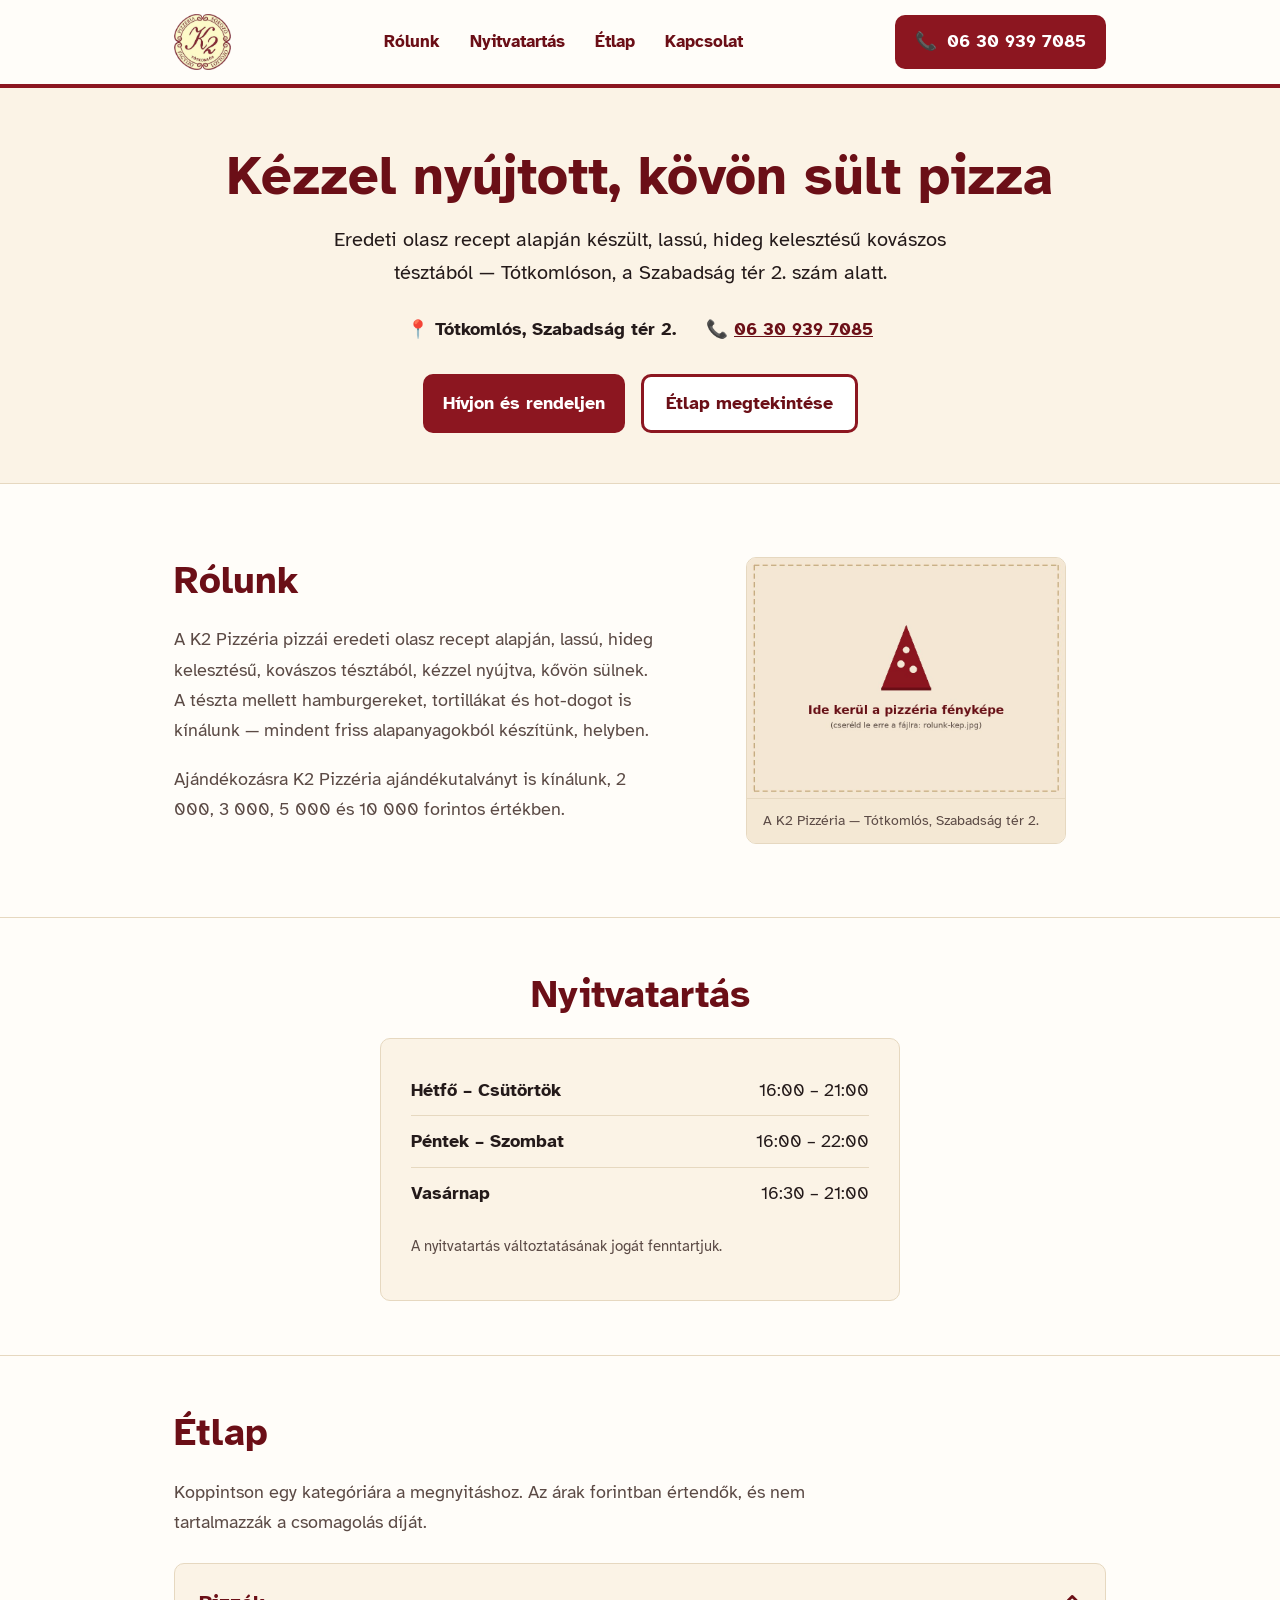
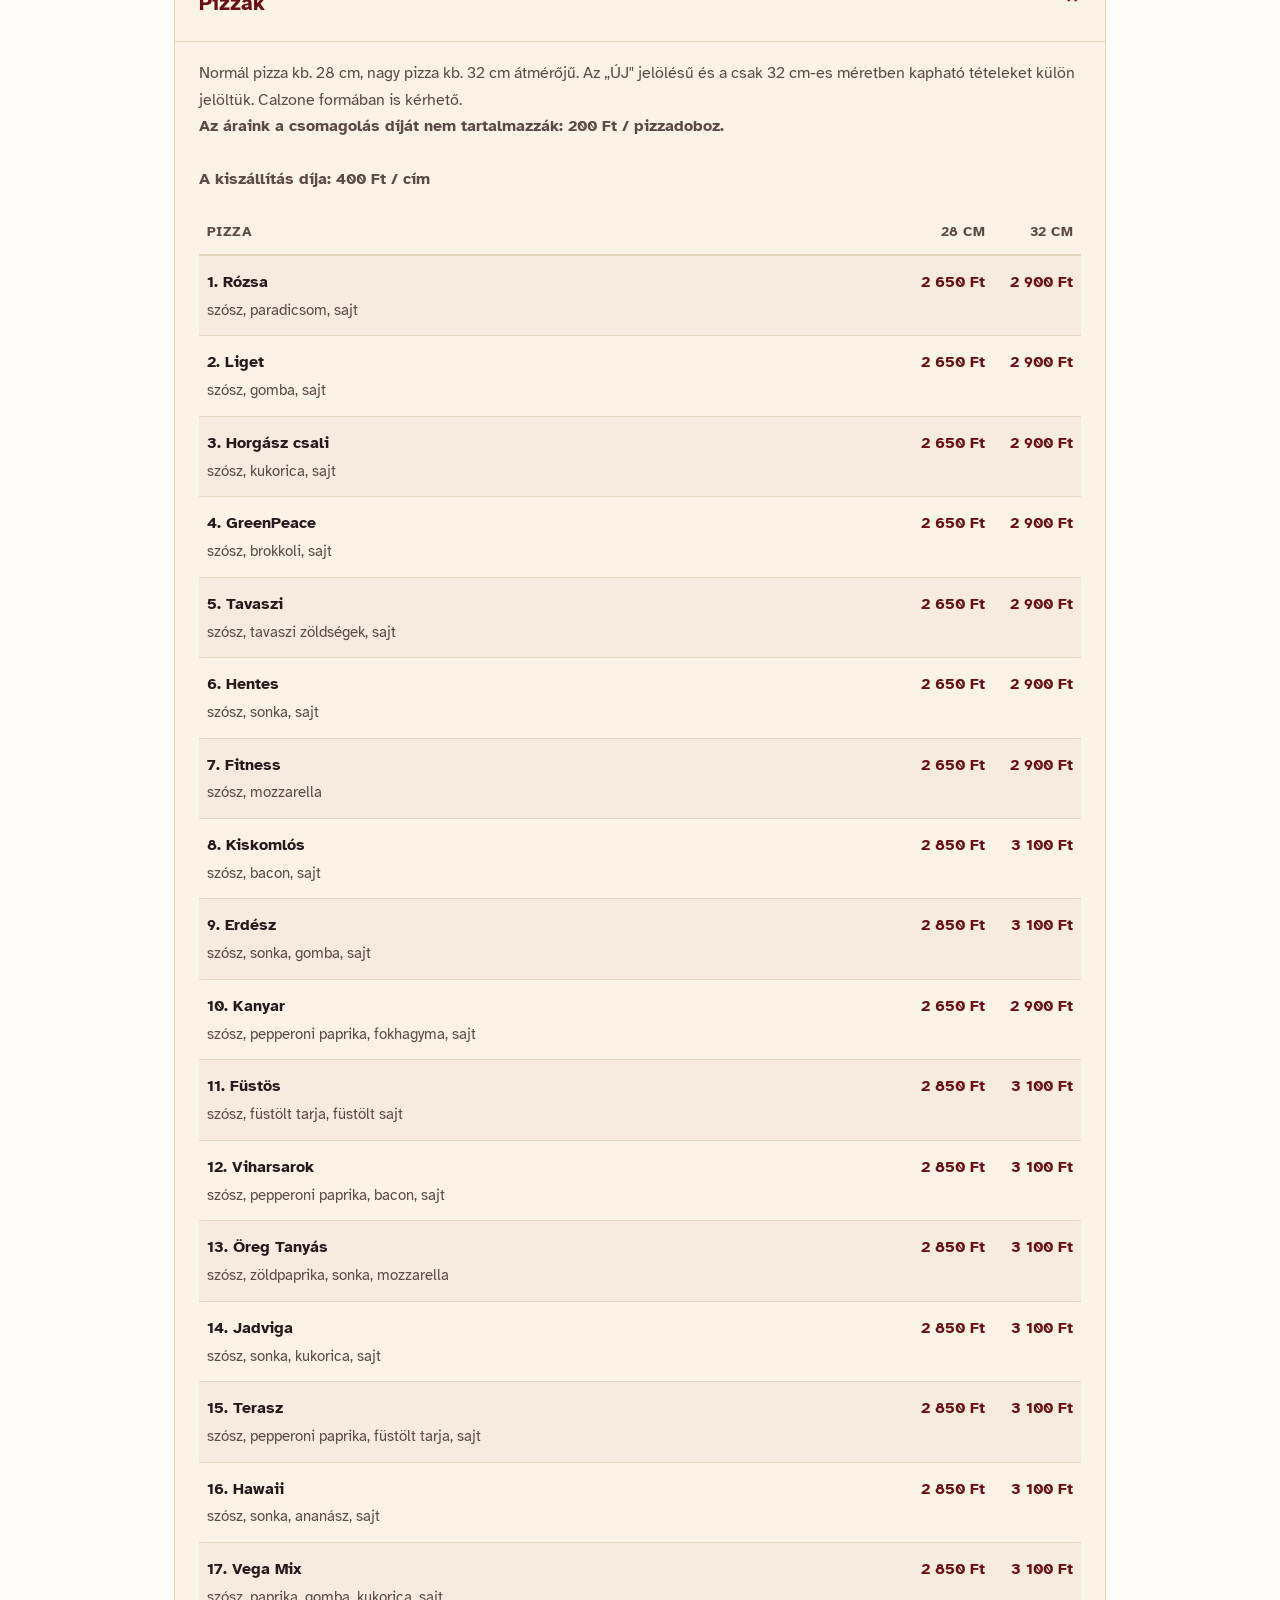
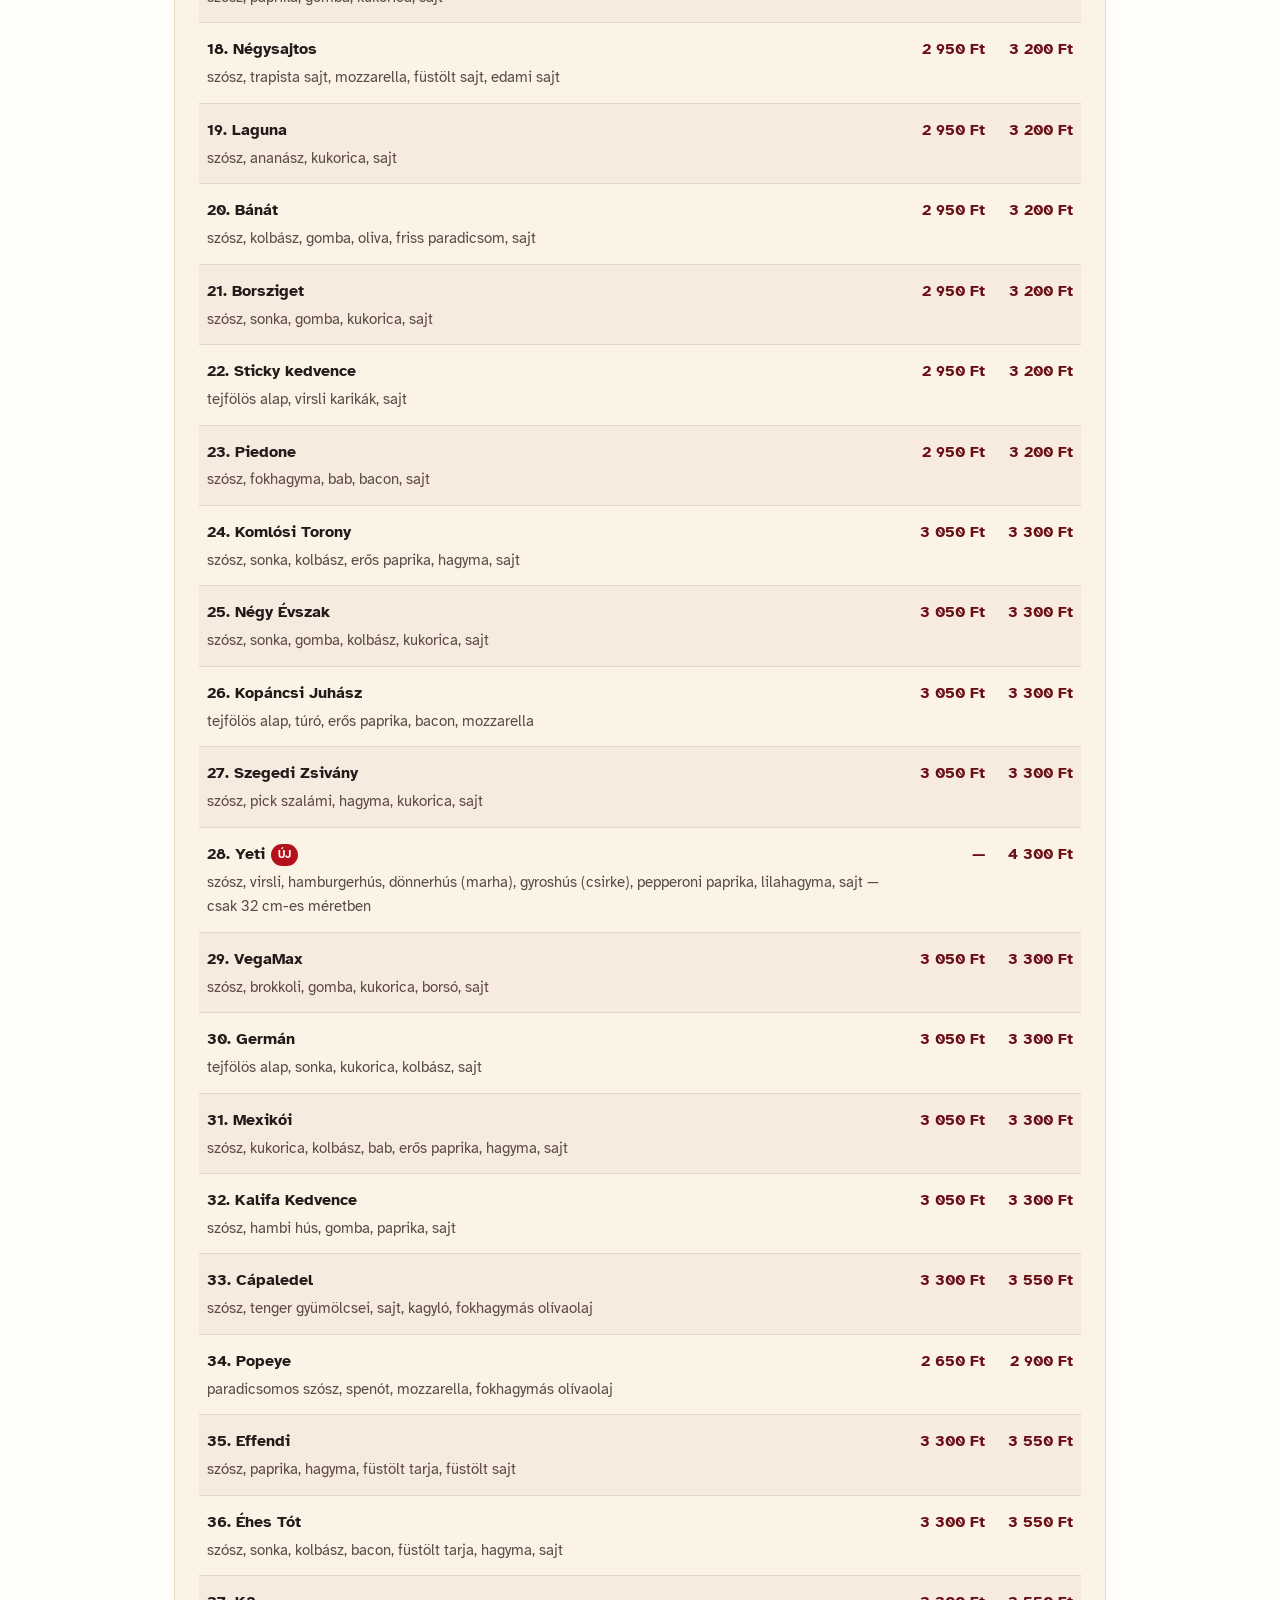
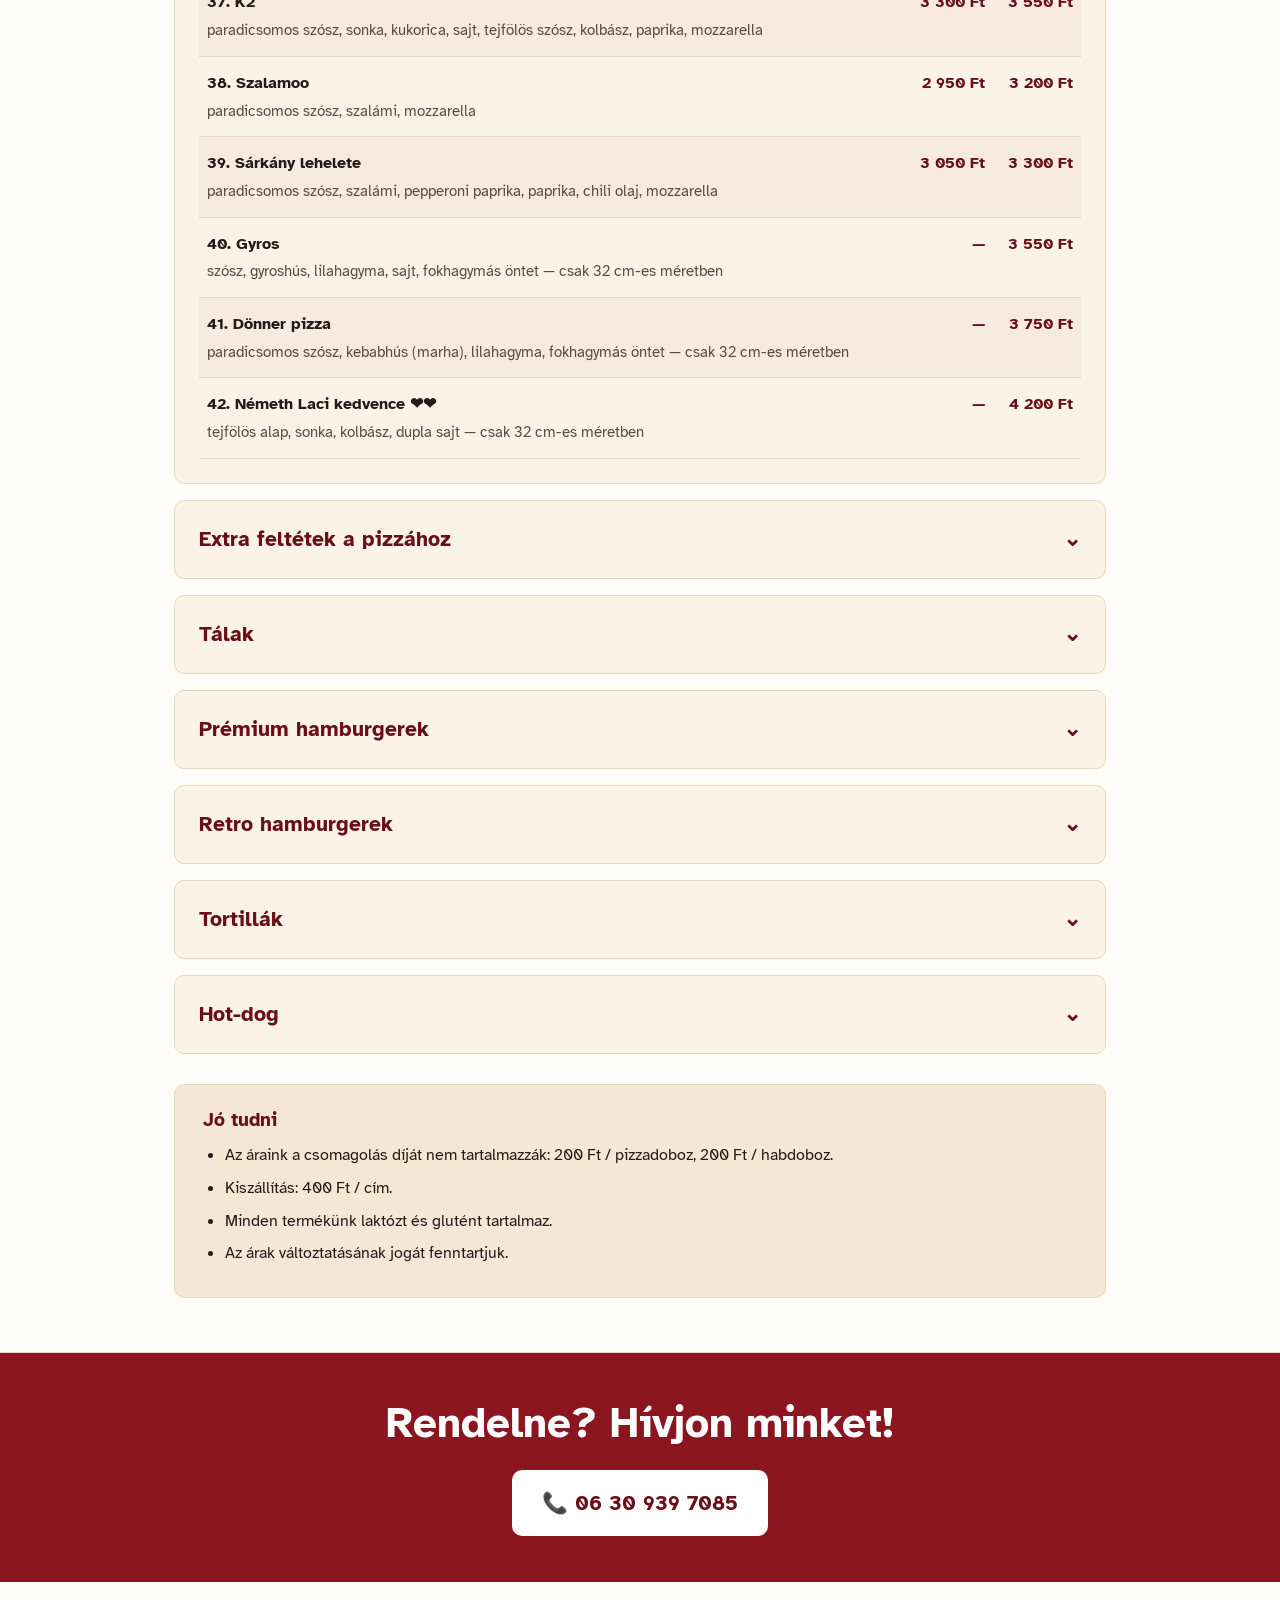
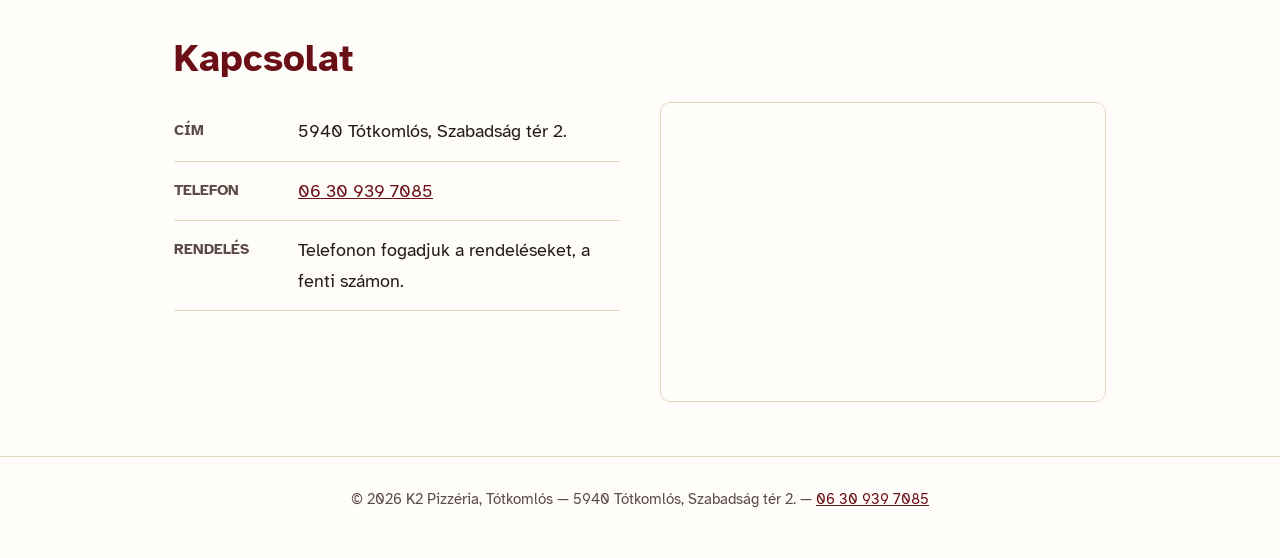
==== index.html @ 9e518831 "done" ====
<!DOCTYPE html>
<html lang="hu">

<head>
  <meta charset="UTF-8">
  <meta name="viewport" content="width=device-width, initial-scale=1.0">
  <title>K2 Pizzéria — Tótkomlós</title>
  <link rel="preconnect" href="https://fonts.googleapis.com">
  <link rel="preconnect" href="https://fonts.gstatic.com" crossorigin>
  <link href="https://fonts.googleapis.com/css2?family=Atkinson+Hyperlegible:ital,wght@0,400;0,700;1,400&display=swap"
    rel="stylesheet">
  <link rel="stylesheet" href="style.css">
</head>

<body>

  <header id="siteHeader">
    <div class="nav">
      <div class="brand">
        <a href="index.html">
          <img src="k2-logo.webp" alt="K2 Pizzéria logó">
        </a>
      </div>
      <ul class="nav-links" id="navLinks">
        <li><a href="#rolunk">Rólunk</a></li>
        <li><a href="#nyitvatartas">Nyitvatartás</a></li>
        <li><a href="#etlap">Étlap</a></li>
        <li><a href="#kapcsolat">Kapcsolat</a></li>
      </ul>
      <a href="tel:+36309397085" class="call-btn" aria-label="Hívás: 06 30 939 7085">
        <span class="call-icon" aria-hidden="true">📞</span>
        <span class="call-text">06 30 939 7085</span>
      </a>
      <button class="burger" id="burgerBtn" aria-label="Menü megnyitása" aria-expanded="false" aria-controls="navLinks">
        <span></span><span></span><span></span>
      </button>
    </div>
  </header>

  <div class="hero">
    <div class="wrap">
      <h1>Kézzel nyújtott, kövön sült pizza</h1>
      <p class="tagline">Eredeti olasz recept alapján készült, lassú, hideg kelesztésű kovászos tésztából — Tótkomlóson,
        a Szabadság tér 2. szám alatt.</p>
      <ul class="facts">
        <li>📍 Tótkomlós, Szabadság tér 2.</li>
        <li>📞 <a href="tel:+36309397085">06 30 939 7085</a></li>
      </ul>
      <div class="hero-actions">
        <a href="tel:+36309397085" class="call-btn">Hívjon és rendeljen</a>
        <a href="#etlap" class="btn-outline">Étlap megtekintése</a>
      </div>
    </div>
  </div>

  <section id="rolunk">
    <div class="wrap about-grid">
      <div>
        <h2>Rólunk</h2>
        <p class="lead">A K2 Pizzéria pizzái eredeti olasz recept alapján, lassú, hideg kelesztésű, kovászos tésztából,
          kézzel nyújtva, kővön sülnek. A tészta mellett hamburgereket, tortillákat és hot-dogot is kínálunk — mindent
          friss alapanyagokból készítünk, helyben.</p>
        <p class="lead">Ajándékozásra K2 Pizzéria ajándékutalványt is kínálunk, 2 000, 3 000, 5 000 és 10 000 forintos
          értékben.</p>
      </div>
      <figure class="about-pic">
        <img src="rolunk-kep.jpg" alt="A K2 Pizzéria enteriőrje">
        <figcaption>A K2 Pizzéria — Tótkomlós, Szabadság tér 2.</figcaption>
      </figure>
    </div>
  </section>

  <section id="nyitvatartas">
    <div class="wrap">
      <h2>Nyitvatartás</h2>
      <div class="hours-card">
        <table>
          <tr>
            <td>Hétfő – Csütörtök</td>
            <td>16:00 – 21:00</td>
          </tr>
          <tr>
            <td>Péntek – Szombat</td>
            <td>16:00 – 22:00</td>
          </tr>
          <tr>
            <td>Vasárnap</td>
            <td>16:30 – 21:00</td>
          </tr>
        </table>
        <p class="hours-note">A nyitvatartás változtatásának jogát fenntartjuk.</p>
      </div>
    </div>
  </section>

  <section id="etlap">
    <div class="wrap">
      <h2>Étlap</h2>
      <p class="lead">Koppintson egy kategóriára a megnyitáshoz. Az árak forintban értendők, és nem tartalmazzák a
        csomagolás díját.</p>

      <details open style="margin-top:26px;">
        <summary>Pizzák <span class="chev">⌄</span></summary>
        <div class="details-body">
          <p class="details-note">Normál pizza kb. 28 cm, nagy pizza kb. 32 cm átmérőjű. Az „ÚJ" jelölésű és a csak 32
            cm-es méretben kapható tételeket külön jelöltük. Calzone formában is kérhető. <br>
            <strong>
              Az áraink a csomagolás díját nem tartalmazzák: 200 Ft / pizzadoboz. <br>
              <br>
              A kiszállítás díja: 400 Ft / cím</strong>
          </p>
          <table class="pizza-table">
            <tr>
              <th>Pizza</th>
              <th class="price-col">28 cm</th>
              <th class="price-col">32 cm</th>
            </tr>
            <tr>
              <td><span class="p-name">1. Rózsa</span><span class="p-desc">szósz, paradicsom, sajt</span></td>
              <td class="price-col">2 650 Ft</td>
              <td class="price-col">2 900 Ft</td>
            </tr>
            <tr>
              <td><span class="p-name">2. Liget</span><span class="p-desc">szósz, gomba, sajt</span></td>
              <td class="price-col">2 650 Ft</td>
              <td class="price-col">2 900 Ft</td>
            </tr>
            <tr>
              <td><span class="p-name">3. Horgász csali</span><span class="p-desc">szósz, kukorica, sajt</span></td>
              <td class="price-col">2 650 Ft</td>
              <td class="price-col">2 900 Ft</td>
            </tr>
            <tr>
              <td><span class="p-name">4. GreenPeace</span><span class="p-desc">szósz, brokkoli, sajt</span></td>
              <td class="price-col">2 650 Ft</td>
              <td class="price-col">2 900 Ft</td>
            </tr>
            <tr>
              <td><span class="p-name">5. Tavaszi</span><span class="p-desc">szósz, tavaszi zöldségek, sajt</span></td>
              <td class="price-col">2 650 Ft</td>
              <td class="price-col">2 900 Ft</td>
            </tr>
            <tr>
              <td><span class="p-name">6. Hentes</span><span class="p-desc">szósz, sonka, sajt</span></td>
              <td class="price-col">2 650 Ft</td>
              <td class="price-col">2 900 Ft</td>
            </tr>
            <tr>
              <td><span class="p-name">7. Fitness</span><span class="p-desc">szósz, mozzarella</span></td>
              <td class="price-col">2 650 Ft</td>
              <td class="price-col">2 900 Ft</td>
            </tr>
            <tr>
              <td><span class="p-name">8. Kiskomlós</span><span class="p-desc">szósz, bacon, sajt</span></td>
              <td class="price-col">2 850 Ft</td>
              <td class="price-col">3 100 Ft</td>
            </tr>
            <tr>
              <td><span class="p-name">9. Erdész</span><span class="p-desc">szósz, sonka, gomba, sajt</span></td>
              <td class="price-col">2 850 Ft</td>
              <td class="price-col">3 100 Ft</td>
            </tr>
            <tr>
              <td><span class="p-name">10. Kanyar</span><span class="p-desc">szósz, pepperoni paprika, fokhagyma,
                  sajt</span></td>
              <td class="price-col">2 650 Ft</td>
              <td class="price-col">2 900 Ft</td>
            </tr>
            <tr>
              <td><span class="p-name">11. Füstös</span><span class="p-desc">szósz, füstölt tarja, füstölt sajt</span>
              </td>
              <td class="price-col">2 850 Ft</td>
              <td class="price-col">3 100 Ft</td>
            </tr>
            <tr>
              <td><span class="p-name">12. Viharsarok</span><span class="p-desc">szósz, pepperoni paprika, bacon,
                  sajt</span></td>
              <td class="price-col">2 850 Ft</td>
              <td class="price-col">3 100 Ft</td>
            </tr>
            <tr>
              <td><span class="p-name">13. Öreg Tanyás</span><span class="p-desc">szósz, zöldpaprika, sonka,
                  mozzarella</span></td>
              <td class="price-col">2 850 Ft</td>
              <td class="price-col">3 100 Ft</td>
            </tr>
            <tr>
              <td><span class="p-name">14. Jadviga</span><span class="p-desc">szósz, sonka, kukorica, sajt</span></td>
              <td class="price-col">2 850 Ft</td>
              <td class="price-col">3 100 Ft</td>
            </tr>
            <tr>
              <td><span class="p-name">15. Terasz</span><span class="p-desc">szósz, pepperoni paprika, füstölt tarja,
                  sajt</span></td>
              <td class="price-col">2 850 Ft</td>
              <td class="price-col">3 100 Ft</td>
            </tr>
            <tr>
              <td><span class="p-name">16. Hawaii</span><span class="p-desc">szósz, sonka, ananász, sajt</span></td>
              <td class="price-col">2 850 Ft</td>
              <td class="price-col">3 100 Ft</td>
            </tr>
            <tr>
              <td><span class="p-name">17. Vega Mix</span><span class="p-desc">szósz, paprika, gomba, kukorica,
                  sajt</span></td>
              <td class="price-col">2 850 Ft</td>
              <td class="price-col">3 100 Ft</td>
            </tr>
            <tr>
              <td><span class="p-name">18. Négysajtos</span><span class="p-desc">szósz, trapista sajt, mozzarella,
                  füstölt sajt, edami sajt</span></td>
              <td class="price-col">2 950 Ft</td>
              <td class="price-col">3 200 Ft</td>
            </tr>
            <tr>
              <td><span class="p-name">19. Laguna</span><span class="p-desc">szósz, ananász, kukorica, sajt</span></td>
              <td class="price-col">2 950 Ft</td>
              <td class="price-col">3 200 Ft</td>
            </tr>
            <tr>
              <td><span class="p-name">20. Bánát</span><span class="p-desc">szósz, kolbász, gomba, oliva, friss
                  paradicsom, sajt</span></td>
              <td class="price-col">2 950 Ft</td>
              <td class="price-col">3 200 Ft</td>
            </tr>
            <tr>
              <td><span class="p-name">21. Borsziget</span><span class="p-desc">szósz, sonka, gomba, kukorica,
                  sajt</span></td>
              <td class="price-col">2 950 Ft</td>
              <td class="price-col">3 200 Ft</td>
            </tr>
            <tr>
              <td><span class="p-name">22. Sticky kedvence</span><span class="p-desc">tejfölös alap, virsli karikák,
                  sajt</span></td>
              <td class="price-col">2 950 Ft</td>
              <td class="price-col">3 200 Ft</td>
            </tr>
            <tr>
              <td><span class="p-name">23. Piedone</span><span class="p-desc">szósz, fokhagyma, bab, bacon, sajt</span>
              </td>
              <td class="price-col">2 950 Ft</td>
              <td class="price-col">3 200 Ft</td>
            </tr>
            <tr>
              <td><span class="p-name">24. Komlósi Torony</span><span class="p-desc">szósz, sonka, kolbász, erős
                  paprika, hagyma, sajt</span></td>
              <td class="price-col">3 050 Ft</td>
              <td class="price-col">3 300 Ft</td>
            </tr>
            <tr>
              <td><span class="p-name">25. Négy Évszak</span><span class="p-desc">szósz, sonka, gomba, kolbász,
                  kukorica, sajt</span></td>
              <td class="price-col">3 050 Ft</td>
              <td class="price-col">3 300 Ft</td>
            </tr>
            <tr>
              <td><span class="p-name">26. Kopáncsi Juhász</span><span class="p-desc">tejfölös alap, túró, erős paprika,
                  bacon, mozzarella</span></td>
              <td class="price-col">3 050 Ft</td>
              <td class="price-col">3 300 Ft</td>
            </tr>
            <tr>
              <td><span class="p-name">27. Szegedi Zsivány</span><span class="p-desc">szósz, pick szalámi, hagyma,
                  kukorica, sajt</span></td>
              <td class="price-col">3 050 Ft</td>
              <td class="price-col">3 300 Ft</td>
            </tr>
            <tr>
              <td><span class="p-name">28. Yeti<span class="badge">ÚJ</span></span><span class="p-desc">szósz, virsli,
                  hamburgerhús, dönnerhús (marha), gyroshús (csirke), pepperoni paprika, lilahagyma, sajt — csak 32
                  cm-es méretben</span></td>
              <td class="price-col">—</td>
              <td class="price-col">4 300 Ft</td>
            </tr>
            <tr>
              <td><span class="p-name">29. VegaMax</span><span class="p-desc">szósz, brokkoli, gomba, kukorica, borsó,
                  sajt</span></td>
              <td class="price-col">3 050 Ft</td>
              <td class="price-col">3 300 Ft</td>
            </tr>
            <tr>
              <td><span class="p-name">30. Germán</span><span class="p-desc">tejfölös alap, sonka, kukorica, kolbász,
                  sajt</span></td>
              <td class="price-col">3 050 Ft</td>
              <td class="price-col">3 300 Ft</td>
            </tr>
            <tr>
              <td><span class="p-name">31. Mexikói</span><span class="p-desc">szósz, kukorica, kolbász, bab, erős
                  paprika, hagyma, sajt</span></td>
              <td class="price-col">3 050 Ft</td>
              <td class="price-col">3 300 Ft</td>
            </tr>
            <tr>
              <td><span class="p-name">32. Kalifa Kedvence</span><span class="p-desc">szósz, hambi hús, gomba, paprika,
                  sajt</span></td>
              <td class="price-col">3 050 Ft</td>
              <td class="price-col">3 300 Ft</td>
            </tr>
            <tr>
              <td><span class="p-name">33. Cápaledel</span><span class="p-desc">szósz, tenger gyümölcsei, sajt, kagyló,
                  fokhagymás olívaolaj</span></td>
              <td class="price-col">3 300 Ft</td>
              <td class="price-col">3 550 Ft</td>
            </tr>
            <tr>
              <td><span class="p-name">34. Popeye</span><span class="p-desc">paradicsomos szósz, spenót, mozzarella,
                  fokhagymás olívaolaj</span></td>
              <td class="price-col">2 650 Ft</td>
              <td class="price-col">2 900 Ft</td>
            </tr>
            <tr>
              <td><span class="p-name">35. Effendi</span><span class="p-desc">szósz, paprika, hagyma, füstölt tarja,
                  füstölt sajt</span></td>
              <td class="price-col">3 300 Ft</td>
              <td class="price-col">3 550 Ft</td>
            </tr>
            <tr>
              <td><span class="p-name">36. Éhes Tót</span><span class="p-desc">szósz, sonka, kolbász, bacon, füstölt
                  tarja, hagyma, sajt</span></td>
              <td class="price-col">3 300 Ft</td>
              <td class="price-col">3 550 Ft</td>
            </tr>
            <tr>
              <td><span class="p-name">37. K2</span><span class="p-desc">paradicsomos szósz, sonka, kukorica, sajt,
                  tejfölös szósz, kolbász, paprika, mozzarella</span></td>
              <td class="price-col">3 300 Ft</td>
              <td class="price-col">3 550 Ft</td>
            </tr>
            <tr>
              <td><span class="p-name">38. Szalamoo</span><span class="p-desc">paradicsomos szósz, szalámi,
                  mozzarella</span></td>
              <td class="price-col">2 950 Ft</td>
              <td class="price-col">3 200 Ft</td>
            </tr>
            <tr>
              <td><span class="p-name">39. Sárkány lehelete</span><span class="p-desc">paradicsomos szósz, szalámi,
                  pepperoni paprika, paprika, chili olaj, mozzarella</span></td>
              <td class="price-col">3 050 Ft</td>
              <td class="price-col">3 300 Ft</td>
            </tr>
            <tr>
              <td><span class="p-name">40. Gyros</span><span class="p-desc">szósz, gyroshús, lilahagyma, sajt,
                  fokhagymás öntet — csak 32 cm-es méretben</span></td>
              <td class="price-col">—</td>
              <td class="price-col">3 550 Ft</td>
            </tr>
            <tr>
              <td><span class="p-name">41. Dönner pizza</span><span class="p-desc">paradicsomos szósz, kebabhús (marha),
                  lilahagyma, fokhagymás öntet — csak 32 cm-es méretben</span></td>
              <td class="price-col">—</td>
              <td class="price-col">3 750 Ft</td>
            </tr>
            <tr>
              <td><span class="p-name">42. Németh Laci kedvence ❤❤</span><span class="p-desc">tejfölös alap, sonka,
                  kolbász, dupla sajt — csak 32 cm-es méretben</span></td>
              <td class="price-col">—</td>
              <td class="price-col">4 200 Ft</td>
            </tr>
          </table>
        </div>
      </details>

      <details>
        <summary>Extra feltétek a pizzához <span class="chev">⌄</span></summary>
        <div class="details-body">
          <table class="topping-table">
            <tr>
              <th>Feltét</th>
              <th class="price-col">28 cm</th>
              <th class="price-col">32 cm</th>
            </tr>
            <tr>
              <td>Füstölt sajt</td>
              <td class="price-col">750 Ft</td>
              <td class="price-col">800 Ft</td>
            </tr>
            <tr>
              <td>Sajtok</td>
              <td class="price-col">650 Ft</td>
              <td class="price-col">700 Ft</td>
            </tr>
            <tr>
              <td>Húsok, felvágottak</td>
              <td class="price-col">400 Ft</td>
              <td class="price-col">450 Ft</td>
            </tr>
            <tr>
              <td>Zöldségek</td>
              <td class="price-col">300 Ft</td>
              <td class="price-col">350 Ft</td>
            </tr>
            <tr>
              <td>Tenger gyümölcsei</td>
              <td class="price-col">630 Ft</td>
              <td class="price-col">700 Ft</td>
            </tr>
            <tr>
              <td>Kagyló</td>
              <td class="price-col">650 Ft</td>
              <td class="price-col">650 Ft</td>
            </tr>
          </table>
          <ul class="details-note" style="list-style:disc; padding-left:22px; margin-top:16px;">
            <li>Választható szószok: paradicsomos, csípős, tejfölös, ketchup, mustár, majonéz — 400 Ft</li>
            <li>Chili szórás — 200 Ft</li>
            <li>Pizzakenyér (fokhagymás vagy sima olívaolajjal) — 800 Ft</li>
          </ul>
        </div>
      </details>

      <details>
        <summary>Tálak <span class="chev">⌄</span></summary>
        <div class="details-body">
          <div class="item-row">
            <div class="item-main">
              <div class="item-name">Gyros tál</div>
              <div class="item-desc">csirke gyroshús, saláta öntettel, sültburgonya, +1 cikk pizzakenyér</div>
            </div>
            <div class="item-price">3 150 Ft</div>
          </div>
          <div class="item-row">
            <div class="item-main">
              <div class="item-name">Dönner tál <span class="badge">ÚJ</span></div>
              <div class="item-desc">saláta öntettel, sültburgonya, dönnerhús (marha), pita</div>
            </div>
            <div class="item-price">3 350 Ft</div>
          </div>
          <div class="item-row">
            <div class="item-main">
              <div class="item-name">Sültburgonya</div>
            </div>
            <div class="item-price">800 Ft</div>
          </div>
        </div>
      </details>

      <details>
        <summary>Prémium hamburgerek <span class="chev">⌄</span></summary>
        <div class="details-body">
          <p class="details-note">Házi buci, szósz, prémium marhahús, zöldfélék.</p>
          <div class="item-row">
            <div class="item-main">
              <div class="item-name">1. Sima</div>
              <div class="item-desc">szósz, zöldféle, lilahagyma, hús</div>
            </div>
            <div class="item-price">2 400 Ft</div>
          </div>
          <div class="item-row">
            <div class="item-main">
              <div class="item-name">2. Sajtos</div>
              <div class="item-desc">szósz, hús, zöldféle, lilahagyma, cheddar sajt</div>
            </div>
            <div class="item-price">2 500 Ft</div>
          </div>
          <div class="item-row">
            <div class="item-main">
              <div class="item-name">3. Sonkás <span class="badge">ÚJ</span></div>
              <div class="item-desc">szósz, zöldféle, lilahagyma, hús, sonka, sajt</div>
            </div>
            <div class="item-price">2 800 Ft</div>
          </div>
          <div class="item-row">
            <div class="item-main">
              <div class="item-name">4. Kukoricás</div>
              <div class="item-desc">szósz, hús, kukorica, zöldféle, cheddar sajt</div>
            </div>
            <div class="item-price">2 650 Ft</div>
          </div>
          <div class="item-row">
            <div class="item-main">
              <div class="item-name">5. Gombás</div>
              <div class="item-desc">szósz, hús, gomba, zöldféle, lilahagyma, cheddar sajt</div>
            </div>
            <div class="item-price">2 650 Ft</div>
          </div>
          <div class="item-row">
            <div class="item-main">
              <div class="item-name">6. Hawai</div>
              <div class="item-desc">szósz, hús, ananász, zöldféle, cheddar sajt</div>
            </div>
            <div class="item-price">2 650 Ft</div>
          </div>
          <div class="item-row">
            <div class="item-main">
              <div class="item-name">7. Komlósi rettenetes</div>
              <div class="item-desc">szósz, hús, kolbász, bacon, erős paprika, zöldféle, lilahagyma, cheddar sajt</div>
            </div>
            <div class="item-price">2 800 Ft</div>
          </div>
          <div class="item-row">
            <div class="item-main">
              <div class="item-name">8. Onionos <span class="badge">ÚJ</span></div>
              <div class="item-desc">szósz, zöldféle, lilahagyma, hús, 4 db hagymakarika</div>
            </div>
            <div class="item-price">2 800 Ft</div>
          </div>
          <div class="item-row">
            <div class="item-main">
              <div class="item-name">+ Prémium marhahús felár</div>
            </div>
            <div class="item-price">+1 300 Ft</div>
          </div>
        </div>
      </details>

      <details>
        <summary>Retro hamburgerek <span class="chev">⌄</span></summary>
        <div class="details-body">
          <p class="details-note">Házi buci, házi szósz, marhahús, zöldfélék.</p>
          <div class="item-row">
            <div class="item-main">
              <div class="item-name">1. Sima</div>
              <div class="item-desc">szósz, hambihús, zöldféle, lilahagyma</div>
            </div>
            <div class="item-price">1 850 Ft</div>
          </div>
          <div class="item-row">
            <div class="item-main">
              <div class="item-name">2. Sajtos</div>
              <div class="item-desc">szósz, hambihús, zöldféle, lilahagyma, sajt</div>
            </div>
            <div class="item-price">1 950 Ft</div>
          </div>
          <div class="item-row">
            <div class="item-main">
              <div class="item-name">3. Kukoricás</div>
              <div class="item-desc">szósz, hambihús, kukorica, zöldféle, lilahagyma, sajt</div>
            </div>
            <div class="item-price">2 100 Ft</div>
          </div>
          <div class="item-row">
            <div class="item-main">
              <div class="item-name">4. Gombás</div>
              <div class="item-desc">szósz, hambihús, gomba, zöldféle, lilahagyma, sajt</div>
            </div>
            <div class="item-price">2 100 Ft</div>
          </div>
          <div class="item-row">
            <div class="item-main">
              <div class="item-name">5. Hawai</div>
              <div class="item-desc">szósz, hambihús, ananász, zöldféle, sajt</div>
            </div>
            <div class="item-price">2 100 Ft</div>
          </div>
          <div class="item-row">
            <div class="item-main">
              <div class="item-name">6. Rettenetes</div>
              <div class="item-desc">szósz, hambihús, kolbász, bacon, erős paprika, zöldféle, lilahagyma, sajt</div>
            </div>
            <div class="item-price">2 450 Ft</div>
          </div>
          <div class="item-row">
            <div class="item-main">
              <div class="item-name">7. Dönner <span class="badge">ÚJ</span></div>
              <div class="item-desc">szósz, kebabhús (marha), zöldféle, lilahagyma, sajt</div>
            </div>
            <div class="item-price">2 700 Ft</div>
          </div>
          <div class="item-row">
            <div class="item-main">
              <div class="item-name">8. Gyrosos</div>
              <div class="item-desc">szósz, gyroshús, zöldféle, lilahagyma, sajt</div>
            </div>
            <div class="item-price">2 450 Ft</div>
          </div>
          <div class="item-row">
            <div class="item-main">
              <div class="item-name">9. Kinder burger <span class="badge">ÚJ</span></div>
              <div class="item-desc">buci, ketchup vagy majonéz, hús, sajt</div>
            </div>
            <div class="item-price">950 Ft</div>
          </div>
          <div class="item-row">
            <div class="item-main">
              <div class="item-name">+ Dönnerhús (marha) felár</div>
            </div>
            <div class="item-price">+1 350 Ft</div>
          </div>
          <div class="item-row">
            <div class="item-main">
              <div class="item-name">+ Gyroshús (csirke) felár</div>
            </div>
            <div class="item-price">+1 150 Ft</div>
          </div>
        </div>
      </details>

      <details>
        <summary>Tortillák <span class="chev">⌄</span></summary>
        <div class="details-body">
          <div class="item-row">
            <div class="item-main">
              <div class="item-name">1. Vegamix</div>
              <div class="item-desc">szósz, gomba, kukorica, lilahagyma, zöldféle, sajt</div>
            </div>
            <div class="item-price">2 100 Ft</div>
          </div>
          <div class="item-row">
            <div class="item-main">
              <div class="item-name">2. Sonkás</div>
              <div class="item-desc">szósz, sonka, zöldféle, sajt</div>
            </div>
            <div class="item-price">2 000 Ft</div>
          </div>
          <div class="item-row">
            <div class="item-main">
              <div class="item-name">3. Sajtos</div>
              <div class="item-desc">szósz, hambihús, zöldféle, sajt</div>
            </div>
            <div class="item-price">2 000 Ft</div>
          </div>
          <div class="item-row">
            <div class="item-main">
              <div class="item-name">4. Mexikói</div>
              <div class="item-desc">szósz, hambihús, kukorica, zöldféle, sajt, chili fűszer</div>
            </div>
            <div class="item-price">2 250 Ft</div>
          </div>
          <div class="item-row">
            <div class="item-main">
              <div class="item-name">5. Gombás</div>
              <div class="item-desc">szósz, hambihús, gomba, zöldféle, sajt</div>
            </div>
            <div class="item-price">2 250 Ft</div>
          </div>
          <div class="item-row">
            <div class="item-main">
              <div class="item-name">6. Komlósi tarisznya</div>
              <div class="item-desc">szósz, hambihús, kolbász, bacon, erős paprika, zöldféle, sajt</div>
            </div>
            <div class="item-price">2 350 Ft</div>
          </div>
          <div class="item-row">
            <div class="item-main">
              <div class="item-name">7. Kétkezes</div>
              <div class="item-desc">szósz, dupla hambihús, sonka, gomba, zöldféle, sajt</div>
            </div>
            <div class="item-price">2 850 Ft</div>
          </div>
          <div class="item-row">
            <div class="item-main">
              <div class="item-name">8. Dönner <span class="badge">ÚJ</span></div>
              <div class="item-desc">szósz, kebabhús (marha), lilahagyma, zöldféle, sajt</div>
            </div>
            <div class="item-price">2 900 Ft</div>
          </div>
          <div class="item-row">
            <div class="item-main">
              <div class="item-name">9. Gyrosos</div>
              <div class="item-desc">szósz, gyroshús, csemegeuborka, paradicsom, lilahagyma</div>
            </div>
            <div class="item-price">2 700 Ft</div>
          </div>
          <div class="item-row">
            <div class="item-main">
              <div class="item-name">10. Hawai</div>
              <div class="item-desc">szósz, hús, ananász, zöldféle, lilahagyma, cheddar sajt</div>
            </div>
            <div class="item-price">2 700 Ft</div>
          </div>
        </div>
      </details>

      <details>
        <summary>Hot-dog <span class="chev">⌄</span></summary>
        <div class="details-body">
          <div class="item-row">
            <div class="item-main">
              <div class="item-name">1. Classic</div>
              <div class="item-desc">kifli, szósz, virsli</div>
            </div>
            <div class="item-price">900 Ft</div>
          </div>
          <div class="item-row">
            <div class="item-main">
              <div class="item-name">2. Sajtos</div>
              <div class="item-desc">kifli, szósz, virsli, sajt</div>
            </div>
            <div class="item-price">1 000 Ft</div>
          </div>
          <div class="item-row">
            <div class="item-main">
              <div class="item-name">3. Sajtos-kukoricás</div>
              <div class="item-desc">kifli, szósz, virsli, sajt, kukorica</div>
            </div>
            <div class="item-price">1 050 Ft</div>
          </div>
          <div class="item-row">
            <div class="item-main">
              <div class="item-name">4. Sajtos-gombás</div>
              <div class="item-desc">kifli, szósz, virsli, sajt, gomba</div>
            </div>
            <div class="item-price">1 100 Ft</div>
          </div>
          <div class="item-row">
            <div class="item-main">
              <div class="item-name">5. Sajtos-baconos</div>
              <div class="item-desc">kifli, szósz, virsli, sajt, bacon</div>
            </div>
            <div class="item-price">1 100 Ft</div>
          </div>
          <div class="item-row">
            <div class="item-main">
              <div class="item-name">6. K2 Hot-dog</div>
              <div class="item-desc">kifli, szósz, virsli, sajt, bacon, pirított hagyma</div>
            </div>
            <div class="item-price">1 250 Ft</div>
          </div>
          <p class="details-note">Extra feltétek (szósz, sajt, zöldség, pirított hagyma, bacon): 150 Ft / feltét.</p>
        </div>
      </details>

      <div class="info-box">
        <h3>Jó tudni</h3>
        <ul>
          <li>Az áraink a csomagolás díját nem tartalmazzák: 200 Ft / pizzadoboz, 200 Ft / habdoboz.</li>
          <li>Kiszállítás: 400 Ft / cím.</li>
          <li>Minden termékünk laktózt és glutént tartalmaz.</li>
          <li>Az árak változtatásának jogát fenntartjuk.</li>
        </ul>
      </div>
    </div>
  </section>

  <div class="cta-strip">
    <h2>Rendelne? Hívjon minket!</h2>
    <a href="tel:+36309397085" class="call-btn">📞 06 30 939 7085</a>
  </div>

  <section id="kapcsolat">
    <div class="wrap">
      <h2>Kapcsolat</h2>
      <div class="contact-grid">
        <div class="contact-list">
          <div class="row"><span class="k">Cím</span><span>5940 Tótkomlós, Szabadság tér 2.</span></div>
          <div class="row"><span class="k">Telefon</span><span><a href="tel:+36309397085">06 30 939 7085</a></span>
          </div>
          <div class="row"><span class="k">Rendelés</span><span>Telefonon fogadjuk a rendeléseket, a fenti
              számon.</span></div>
        </div>
        <iframe class="map-frame" loading="lazy"
          src="https://www.google.com/maps/embed?pb=!1m18!1m12!1m3!1d2750.985979412057!2d20.731662576645107!3d46.409333571105215!2m3!1f0!2f0!3f0!3m2!1i1024!2i768!4f13.1!3m3!1m2!1s0x474448acf2b7ff2f%3A0xd9acb995d3d83c83!2zSzIgU8O2csO2esWRIMOpcyBQaXp6w6lyaWE!5e0!3m2!1sen!2shu!4v1784390111778!5m2!1sen!2shu">
        </iframe>
      </div>
    </div>
  </section>

  <footer>
    <p>© 2026 K2 Pizzéria, Tótkomlós — 5940 Tótkomlós, Szabadság tér 2. — <a href="tel:+36309397085">06 30 939 7085</a>
    </p>
  </footer>

  <script src="script.js"></script>
</body>

</html>
---- style.css ----
:root {
  --bg: #fffdf9;
  --surface: #fbf3e6;
  --surface-2: #f4e8d4;
  --text: #241a1a;
  --muted: #5b4a45;
  --brand: #8c1620;
  --brand-dark: #6b0f17;
  --line: #e6d8c0;
  --new: #b3121c;
  --focus: #1a5fb4;
  --radius: 10px;
}

* {
  box-sizing: border-box;
}

html {
  scroll-behavior: smooth;
  scroll-padding-top: 80px;
}

body {
  margin: 0;
  background: var(--bg);
  color: var(--text);
  font-family: 'Atkinson Hyperlegible', Arial, sans-serif;
  font-size: 19px;
  line-height: 1.65;
}

h1,
h2,
h3 {
  font-weight: 700;
  line-height: 1.2;
  margin: 0 0 0.5em;
  color: var(--brand-dark);
}

p {
  margin: 0 0 1em;
}

a {
  color: var(--brand-dark);
}

img {
  max-width: 100%;
  display: block;
}

:focus-visible {
  outline: 3px solid var(--focus);
  outline-offset: 3px;
}

.wrap {
  max-width: 980px;
  margin: 0 auto;
  padding: 0 24px;
}

/* ---------------- HEADER ---------------- */
header {
  background: var(--bg);
  border-bottom: 4px solid var(--brand);
  position: sticky;
  top: 0;
  z-index: 50;
}

.nav {
  display: flex;
  align-items: center;
  justify-content: space-between;
  flex-wrap: wrap;
  gap: 14px;
  padding: 14px 24px;
  max-width: 980px;
  margin: 0 auto;
}

.brand {
  display: flex;
  align-items: center;
  gap: 12px;
}

.brand img {
  height: 56px;
  width: auto;
  flex-shrink: 0;
}

.nav-links {
  display: flex;
  flex-wrap: wrap;
  gap: 6px 22px;
  list-style: none;
  margin: 0;
  padding: 0;
  font-size: 1.05rem;
  font-weight: 700;
}

.nav-links a {
  text-decoration: none;
  padding: 6px 4px;
  border-bottom: 3px solid transparent;
}

.nav-links a:hover {
  border-color: var(--brand);
}

.call-btn {
  display: inline-flex;
  align-items: center;
  gap: 10px;
  background: var(--brand);
  color: #fff;
  font-weight: 700;
  font-size: 1.1rem;
  padding: 12px 20px;
  border-radius: var(--radius);
  text-decoration: none;
  white-space: nowrap;
}

.call-btn:hover {
  background: var(--brand-dark);
}

.burger {
  display: none;
  flex-direction: column;
  justify-content: center;
  gap: 5px;
  width: 44px;
  height: 44px;
  background: var(--surface);
  border: 1px solid var(--line);
  border-radius: 8px;
  cursor: pointer;
  padding: 0;
  margin-left: auto;
}

.burger span {
  display: block;
  width: 22px;
  height: 3px;
  margin: 0 auto;
  background: var(--brand-dark);
  border-radius: 2px;
}

/* ---------------- HERO ---------------- */
.hero {
  padding: 56px 0 50px;
  text-align: center;
  background: var(--surface);
  border-bottom: 1px solid var(--line);
}

.hero h1 {
  font-size: clamp(2.4rem, 6vw, 3.4rem);
  margin-bottom: 14px;
}

.hero .tagline {
  max-width: 640px;
  margin: 0 auto 26px;
  font-size: 1.25rem;
  color: var(--text);
}

.hero .facts {
  display: flex;
  justify-content: center;
  gap: 30px;
  flex-wrap: wrap;
  font-size: 1.1rem;
  font-weight: 700;
  margin-bottom: 30px;
  padding: 0;
}

.hero .facts li {
  list-style: none;
}

.hero-actions {
  display: flex;
  justify-content: center;
  gap: 16px;
  flex-wrap: wrap;
}

.btn-outline {
  display: inline-flex;
  align-items: center;
  gap: 8px;
  border: 3px solid var(--brand);
  color: var(--brand-dark);
  font-weight: 700;
  font-size: 1.1rem;
  padding: 12px 22px;
  border-radius: var(--radius);
  text-decoration: none;
  background: #fff;
}

.btn-outline:hover {
  background: var(--surface-2);
}

/* ---------------- GENERIC SECTION ---------------- */
section {
  padding: 54px 0;
  border-bottom: 1px solid var(--line);
}

section h2 {
  font-size: clamp(1.8rem, 4vw, 2.4rem);
  margin-bottom: 20px;
}

.lead {
  font-size: 1.15rem;
  color: var(--muted);
  max-width: 720px;
}

/* ---------------- ABOUT ---------------- */
.about-grid {
  display: grid;
  grid-template-columns: 1.1fr 0.9fr;
  gap: 44px;
  align-items: center;
}

.about-pic {
  border-radius: var(--radius);
  border: 1px solid var(--line);
  overflow: hidden;
  background: var(--surface);
}

.about-pic img {
  display: block;
  width: 100%;
  height: auto;
  object-fit: cover;
}

.about-pic figcaption {
  padding: 10px 16px;
  font-size: 0.9rem;
  color: var(--muted);
  background: var(--surface-2);
  border-top: 1px solid var(--line);
}

@media (max-width: 760px) {
  .about-grid {
    grid-template-columns: 1fr;
  }
}

/* ---------------- HOURS ---------------- */
.hours-card {
  background: var(--surface);
  border: 1px solid var(--line);
  border-radius: var(--radius);
  padding: 26px 30px;
  max-width: 520px;
}

.hours-card table {
  width: 100%;
  border-collapse: collapse;
  font-size: 1.15rem;
}

.hours-card td {
  padding: 10px 0;
  border-bottom: 1px solid var(--line);
}

.hours-card tr:last-child td {
  border-bottom: none;
}

.hours-card td:first-child {
  font-weight: 700;
}

.hours-card td:last-child {
  text-align: right;
}

.hours-note {
  margin-top: 16px;
  font-size: 0.95rem;
  color: var(--muted);
}

@media (min-width: 721px) {
  #nyitvatartas .wrap {
    text-align: center;
  }

  #nyitvatartas .hours-card {
    margin: 0 auto;
    text-align: left;
  }
}

/* ---------------- MENU ACCORDION ---------------- */
details {
  background: var(--surface);
  border: 1px solid var(--line);
  border-radius: var(--radius);
  margin-bottom: 16px;
  overflow: hidden;
}

summary {
  cursor: pointer;
  list-style: none;
  padding: 20px 24px;
  font-size: 1.3rem;
  font-weight: 700;
  color: var(--brand-dark);
  display: flex;
  align-items: center;
  justify-content: space-between;
  gap: 16px;
}

summary::-webkit-details-marker {
  display: none;
}

summary .chev {
  font-size: 1.4rem;
  transition: transform 0.2s ease;
  flex-shrink: 0;
}

details[open] summary .chev {
  transform: rotate(180deg);
}

summary:hover {
  background: var(--surface-2);
}

.details-body {
  padding: 6px 24px 24px;
  border-top: 1px solid var(--line);
}

.details-note {
  font-size: 1rem;
  color: var(--muted);
  margin: 12px 0 18px;
}

/* simple list rows (single price) */
.item-row {
  display: flex;
  justify-content: space-between;
  align-items: baseline;
  gap: 16px;
  padding: 14px 8px 0px 8px;
  border-bottom: 1px solid var(--line);
}

.item-row:nth-child(even) {
  background: rgba(140, 22, 32, 0.035);
}

.item-row:last-child {
  border-bottom: none;
}

.item-main {
  flex: 1;
}

.item-name {
  font-weight: 700;
  font-size: 1.12rem;
}

.item-name .badge {
  display: inline-block;
  background: var(--new);
  color: #fff;
  font-size: 0.7rem;
  font-weight: 700;
  padding: 2px 8px;
  border-radius: 20px;
  margin-left: 8px;
  vertical-align: middle;
}

.item-desc {
  font-size: 0.98rem;
  color: var(--muted);
}

.item-price {
  font-weight: 700;
  font-size: 1.12rem;
  white-space: nowrap;
  color: var(--brand-dark);
}

/* pizza table (two sizes) */
table.pizza-table {
  width: 100%;
  border-collapse: collapse;
  font-size: 1.02rem;
}

table.pizza-table th {
  text-align: left;
  font-size: 0.9rem;
  text-transform: uppercase;
  letter-spacing: 0.03em;
  color: var(--muted);
  padding: 10px 8px;
  border-bottom: 2px solid var(--line);
}

table.pizza-table th.price-col {
  width: 88px;
  text-align: right;
}

table.pizza-table td {
  padding: 13px 8px;
  border-bottom: 1px solid var(--line);
  vertical-align: top;
}

table.pizza-table tr:nth-child(even) td {
  background: rgba(140, 22, 32, 0.035);
}

table.pizza-table td.price-col {
  text-align: right;
  font-weight: 700;
  color: var(--brand-dark);
  white-space: nowrap;
}

table.pizza-table .p-name {
  font-weight: 700;
}

table.pizza-table .p-desc {
  font-size: 0.93rem;
  color: var(--muted);
  display: block;
  margin-top: 2px;
}

table.pizza-table .badge {
  display: inline-block;
  background: var(--new);
  color: #fff;
  font-size: 0.68rem;
  font-weight: 700;
  padding: 2px 7px;
  border-radius: 20px;
  margin-left: 6px;
  vertical-align: middle;
}

.topping-table {
  width: 100%;
  border-collapse: collapse;
  font-size: 1.05rem;
  margin-top: 6px;
}

.topping-table th {
  text-align: left;
  padding: 10px 8px;
  border-bottom: 2px solid var(--line);
  font-size: 0.9rem;
  color: var(--muted);
  text-transform: uppercase;
}

.topping-table th.price-col {
  text-align: right;
}

.topping-table td {
  padding: 11px 8px;
  border-bottom: 1px solid var(--line);
}

.topping-table td.price-col {
  text-align: right;
  font-weight: 700;
  color: var(--brand-dark);
  white-space: nowrap;
}

/* ---------------- INFO BOX ---------------- */
.info-box {
  background: var(--surface-2);
  border: 1px solid var(--line);
  border-radius: var(--radius);
  padding: 24px 28px;
  margin-top: 30px;
  font-size: 1.02rem;
}

.info-box h3 {
  font-size: 1.2rem;
  margin-bottom: 10px;
}

.info-box ul {
  margin: 0;
  padding-left: 22px;
}

.info-box li {
  margin-bottom: 6px;
}

/* ---------------- CONTACT ---------------- */
.contact-grid {
  display: grid;
  grid-template-columns: 1fr 1fr;
  gap: 40px;
  align-items: start;
}

.contact-list {
  font-size: 1.15rem;
}

.contact-list .row {
  display: flex;
  gap: 14px;
  padding: 14px 0;
  border-bottom: 1px solid var(--line);
}

.contact-list .k {
  font-weight: 700;
  width: 110px;
  flex-shrink: 0;
  color: var(--muted);
  font-size: 0.95rem;
  text-transform: uppercase;
  padding-top: 2px;
}

.map-frame {
  width: 100%;
  min-height: 300px;
  border: 1px solid var(--line);
  border-radius: var(--radius);
}

/* ---------------- CTA STRIP ---------------- */
.cta-strip {
  background: var(--brand);
  color: #fff;
  text-align: center;
  padding: 46px 24px;
}

.cta-strip h2 {
  color: #fff;
  font-size: clamp(1.8rem, 5vw, 2.6rem);
}

.cta-strip .call-btn {
  background: #fff;
  color: var(--brand-dark);
  font-size: 1.3rem;
  padding: 16px 30px;
}

.cta-strip .call-btn:hover {
  background: var(--surface);
}

/* ---------------- FOOTER ---------------- */
footer {
  padding: 30px 24px;
  text-align: center;
  font-size: 0.95rem;
  color: var(--muted);
}

/* ---------------- RESPONSIVE ---------------- */
@media (max-width: 720px) {
  html {
    scroll-padding-top: 50px;
  }

  body {
    font-size: 18px;
  }

  .contact-grid {
    grid-template-columns: 1fr;
  }

  header {
    position: sticky;
  }

  .nav {
    justify-content: space-between;
    align-items: center;
    padding: 10px 20px;
    position: relative;
  }

  .brand {
    flex: 1;
    min-width: 0;
  }

  .brand img {
    height: 44px;
  }

  header .call-btn {
    order: 2;
    width: 46px;
    height: 46px;
    padding: 0;
    justify-content: center;
    border-radius: 8px;
    gap: 0;
    flex-shrink: 0;
  }

  header .call-icon {
    font-size: 1.35rem;
    line-height: 1;
  }

  header .call-text {
    display: none;
  }

  .burger {
    display: flex;
    order: 3;
    margin-left: 10px;
  }

  .nav-links {
    display: none;
    position: absolute;
    top: calc(100% + 10px);
    right: 20px;
    width: 220px;
    flex-direction: column;
    gap: 0;
    background: var(--bg);
    border: 1px solid var(--line);
    border-radius: 10px;
    box-shadow: 0 10px 28px rgba(36, 26, 26, 0.18);
    overflow: hidden;
    z-index: 60;
  }

  header.nav-open .nav-links {
    display: flex;
  }

  .nav-links li {
    width: 100%;
  }

  .nav-links li:not(:last-child) a {
    border-bottom: 1px solid var(--line);
  }

  .nav-links a {
    display: block;
    width: 100%;
    padding: 15px 18px;
    border-bottom: none;
  }

  .nav-links a:hover {
    background: var(--surface);
  }

  .hero .facts {
    flex-direction: column;
    gap: 10px;
    align-items: center;
  }
}
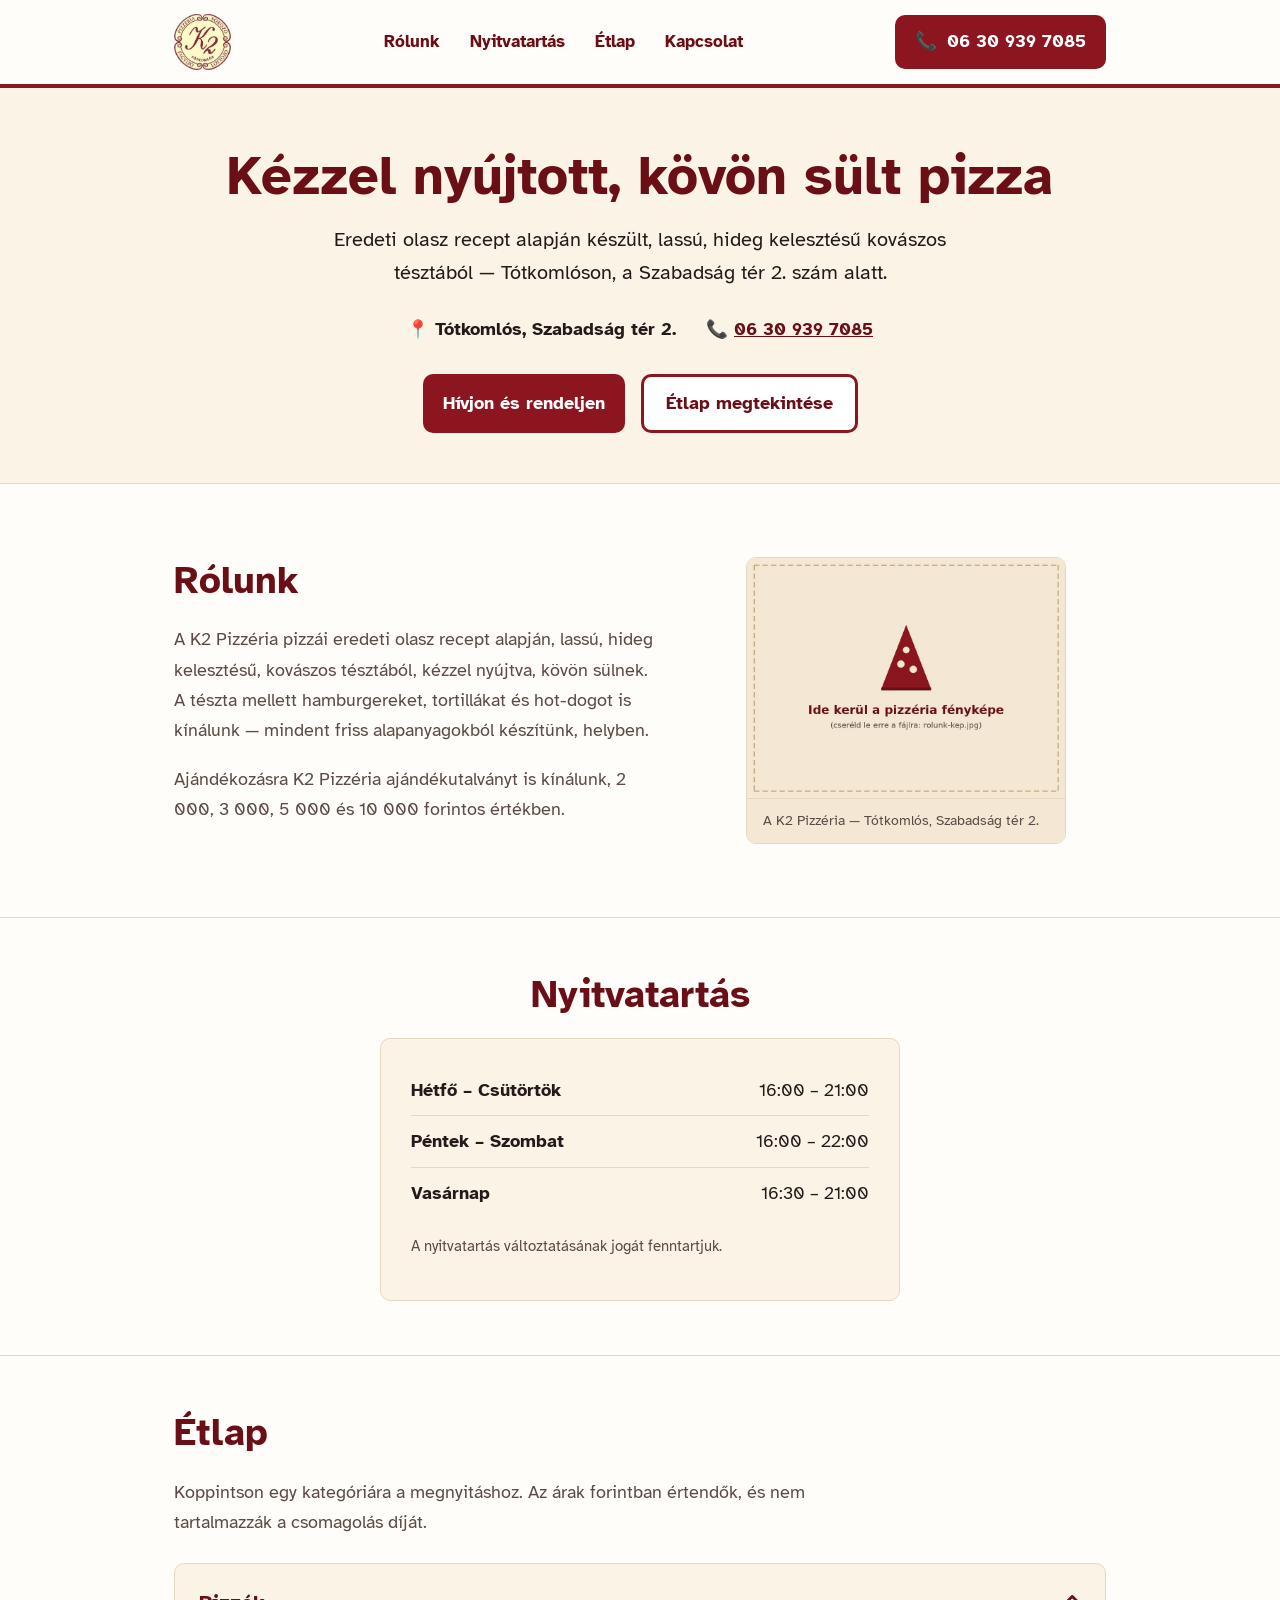
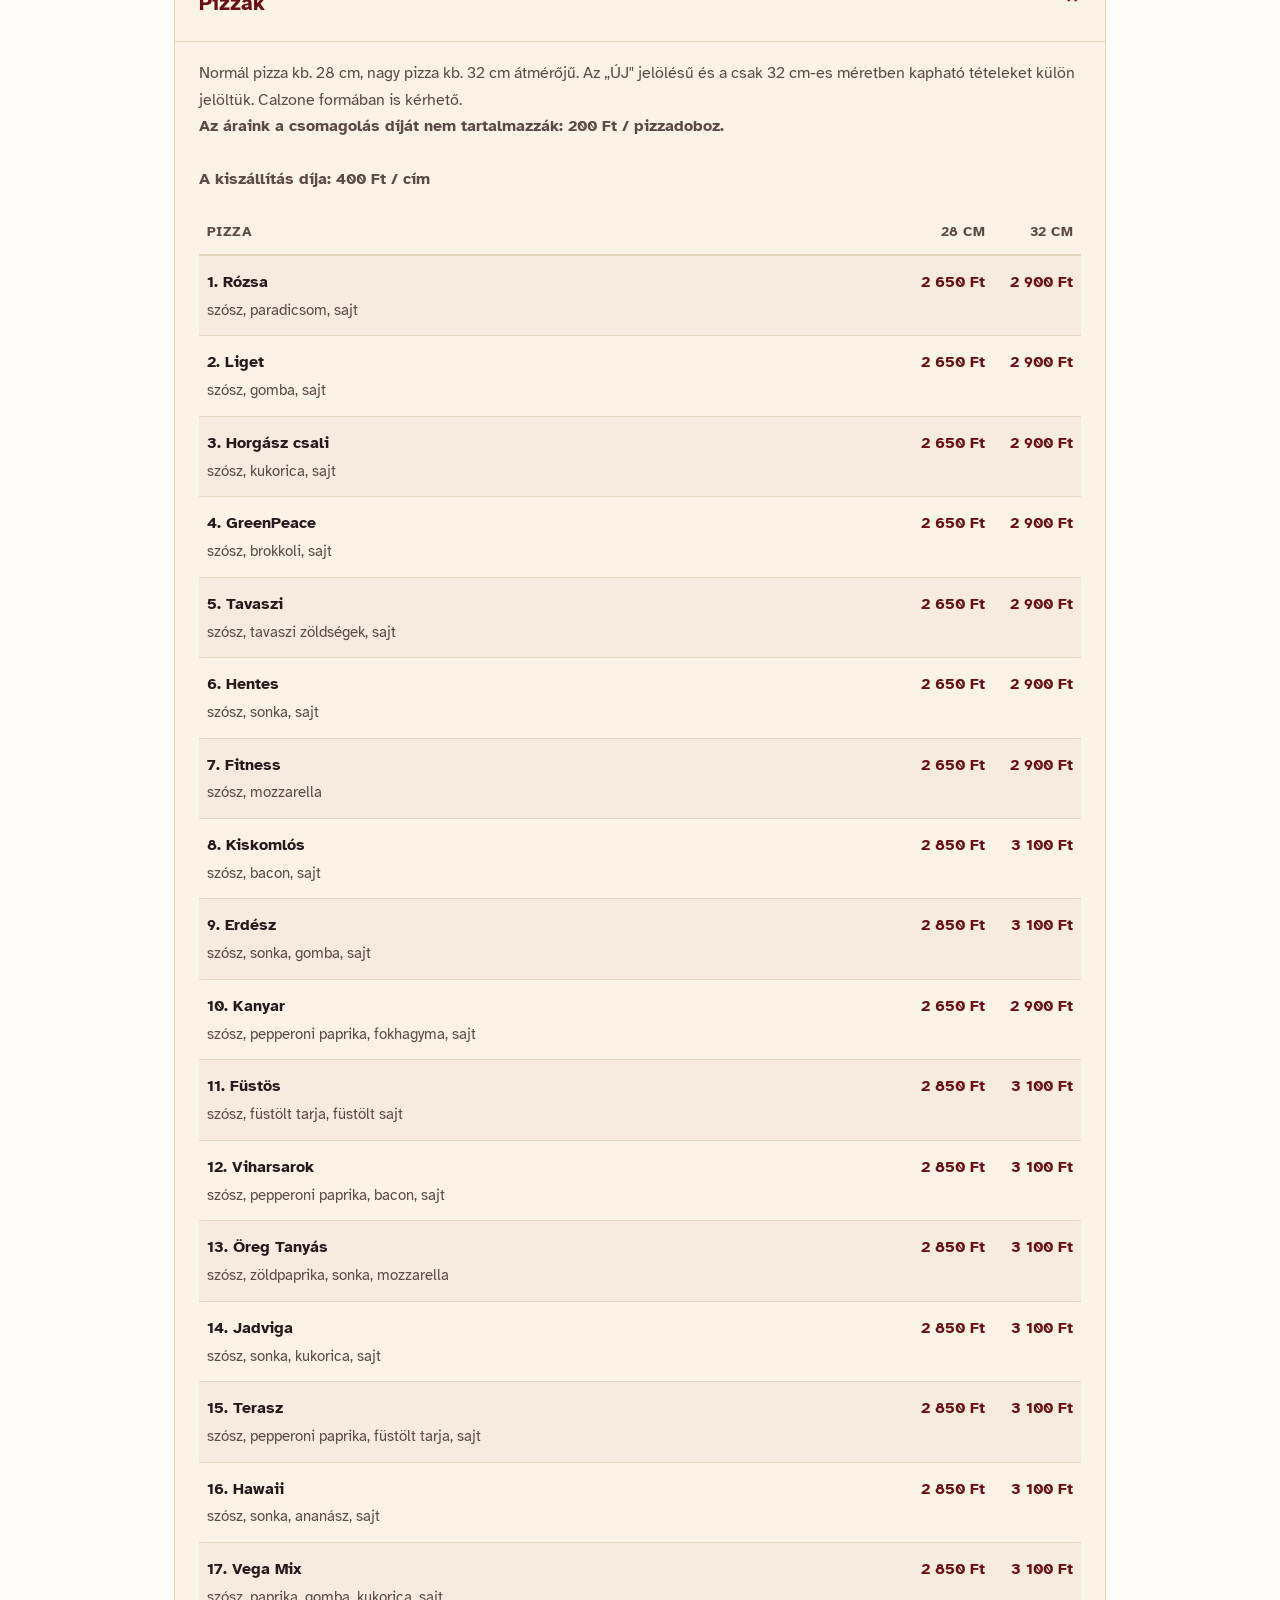
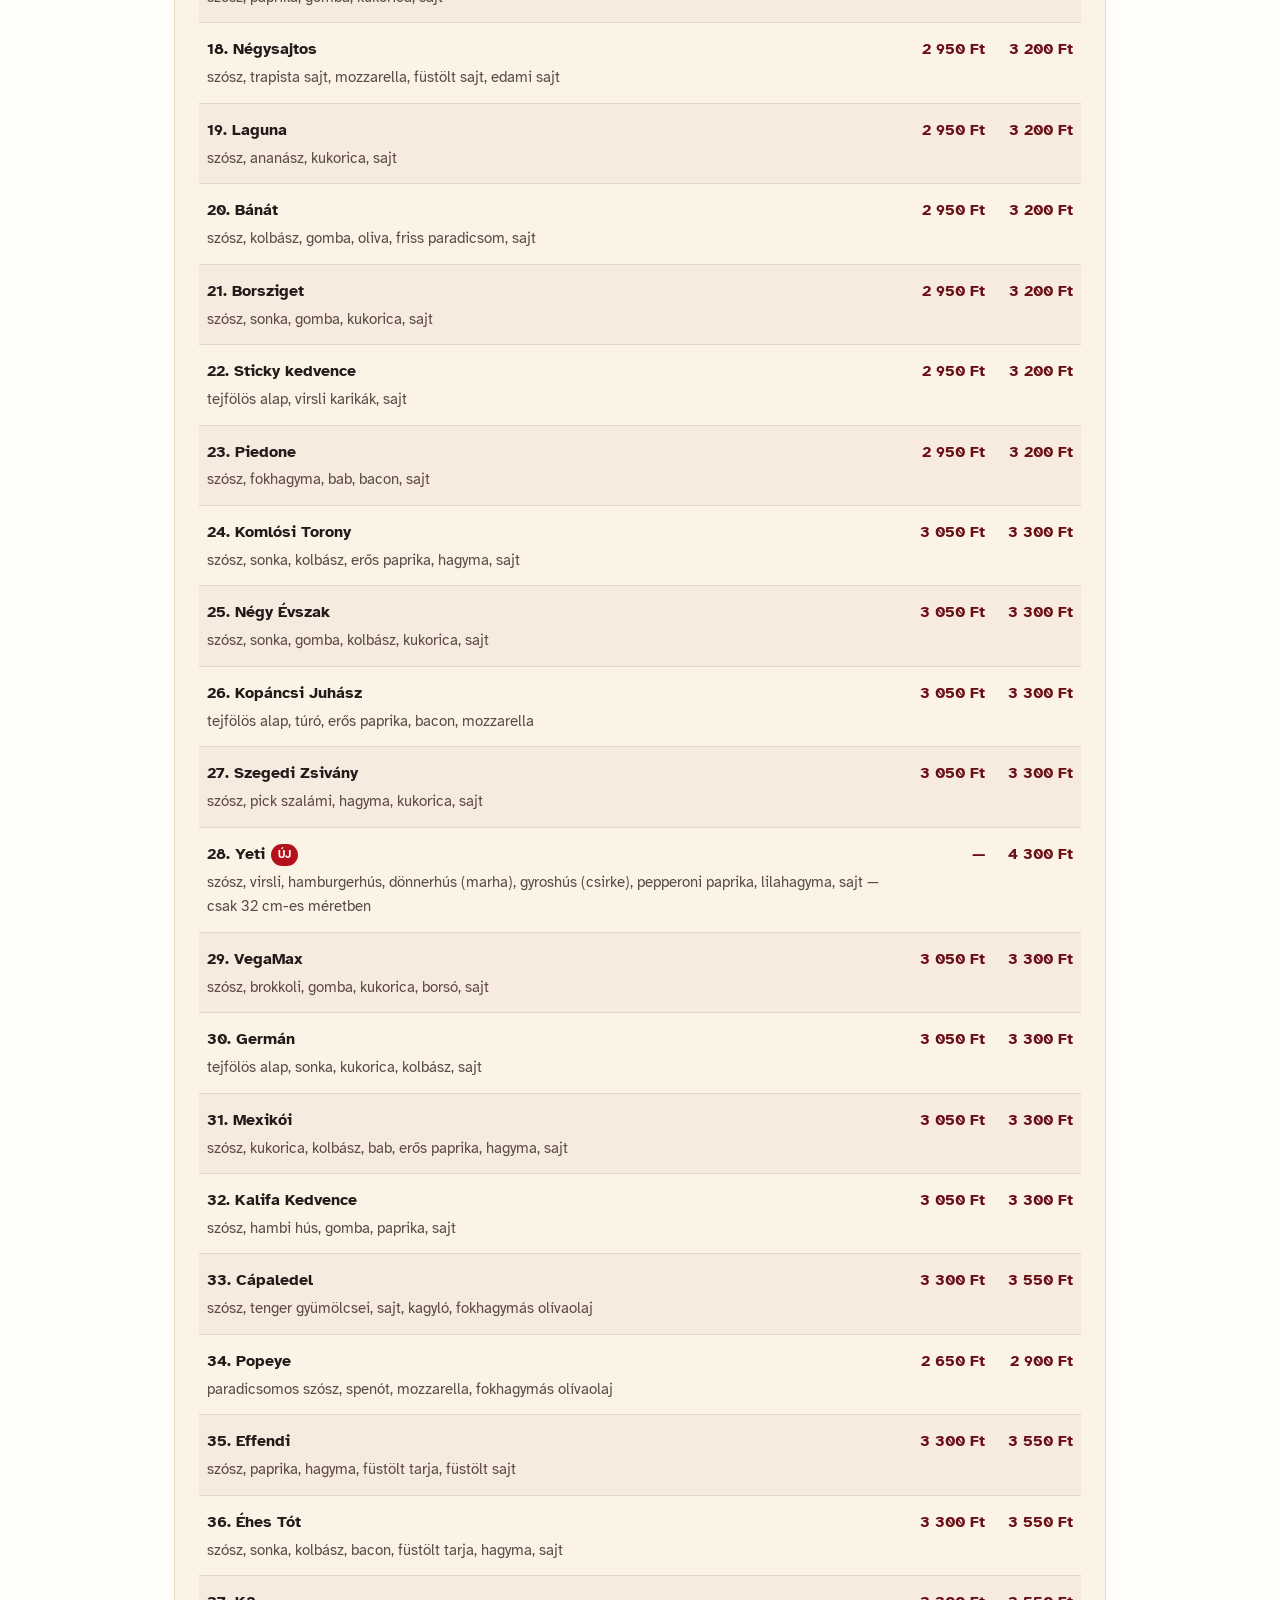
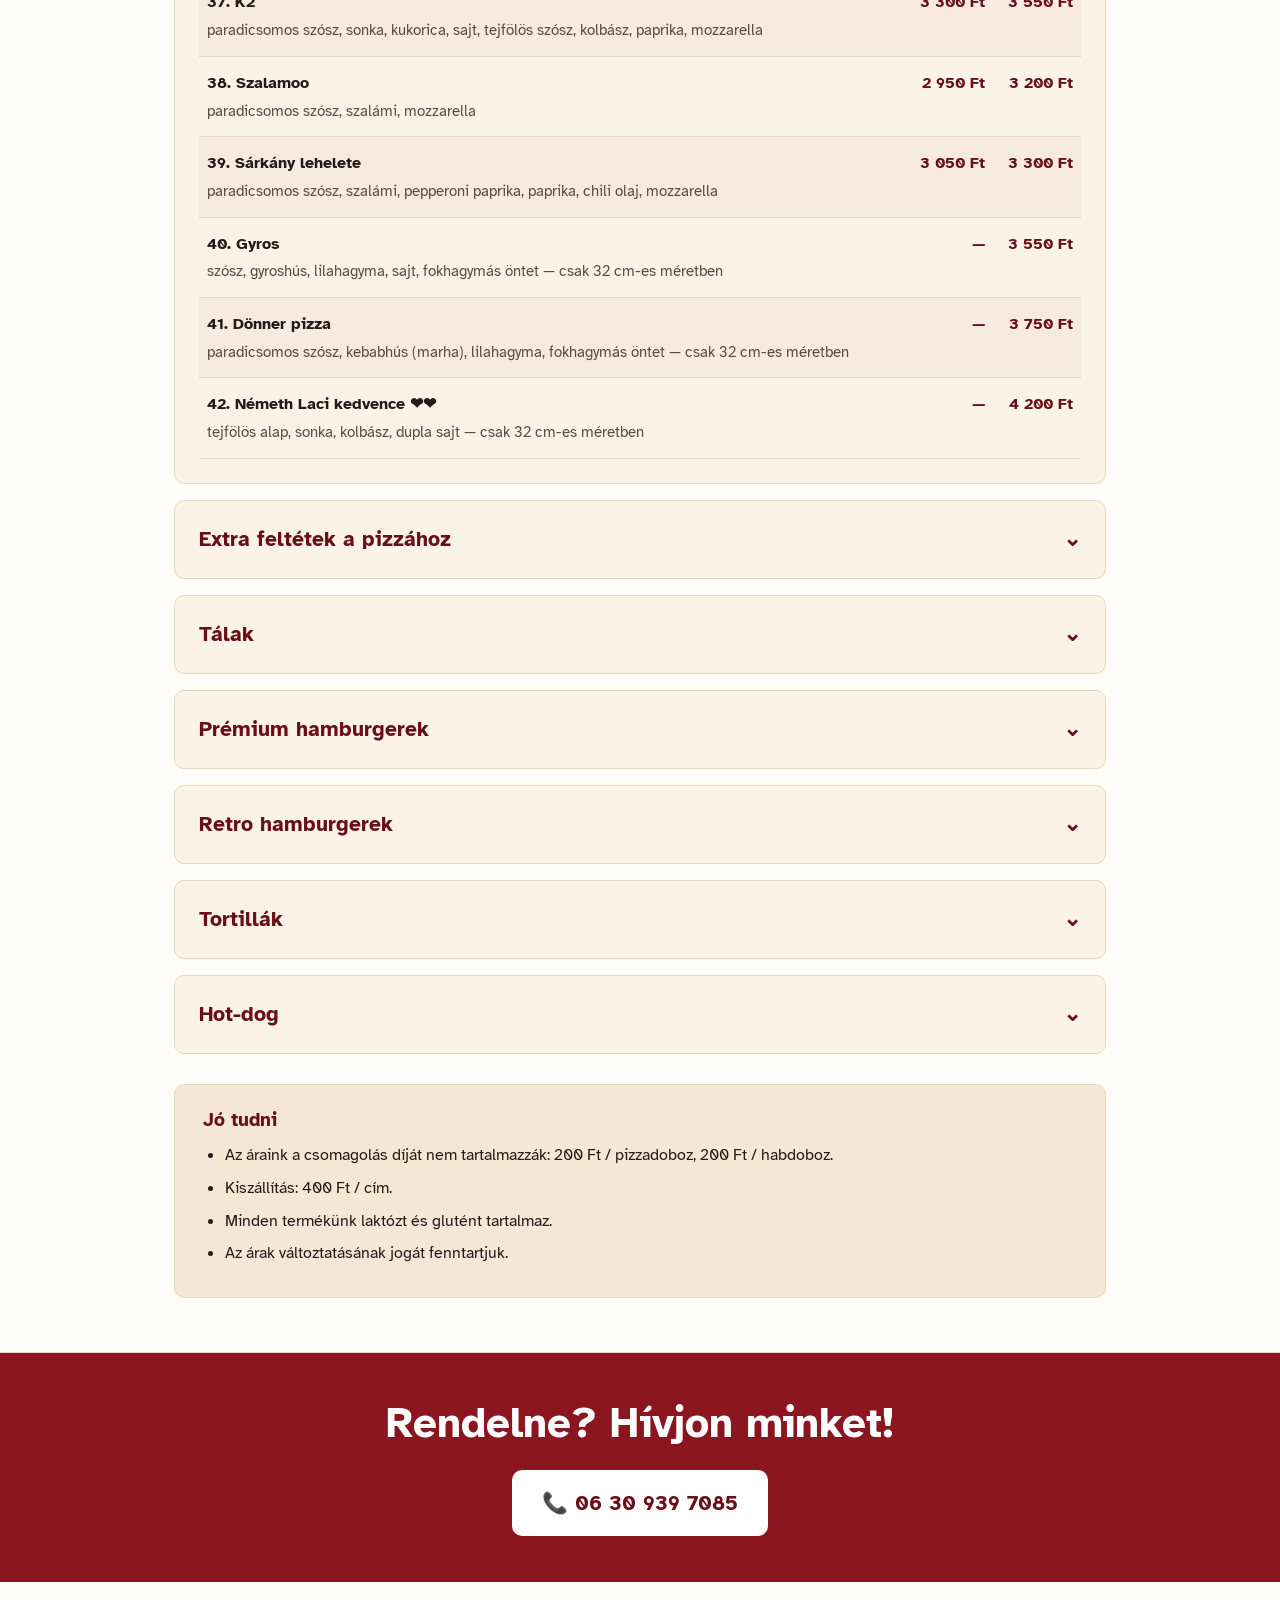
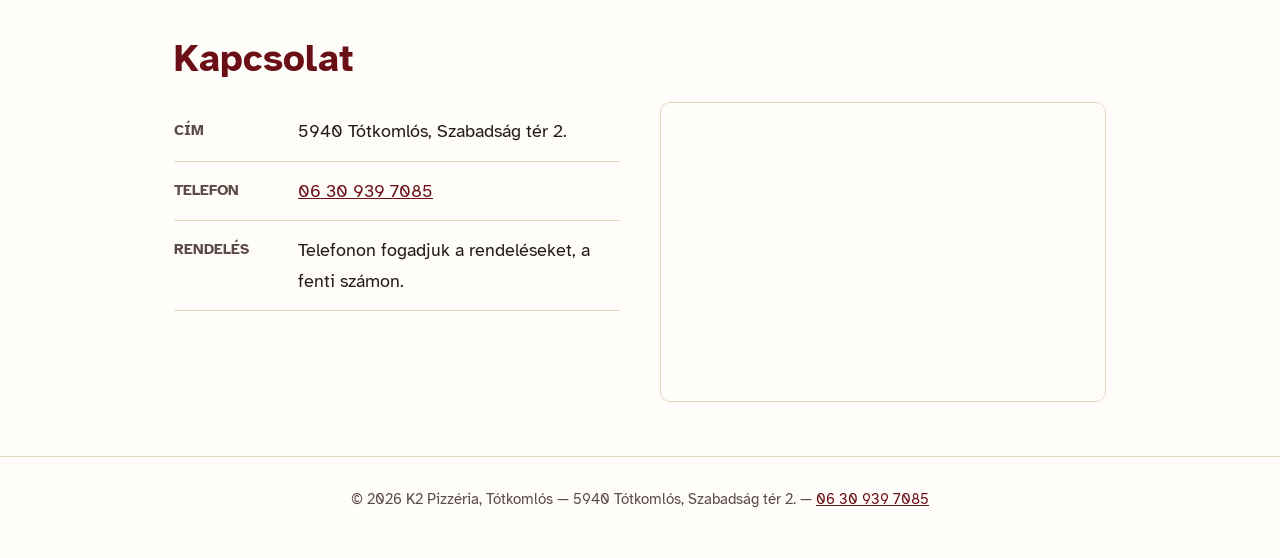
==== commit 2773d37b: "finish before meeting" ====
--- a/index.html
+++ b/index.html
@@ -58,7 +58,7 @@
       <div>
         <h2>Rólunk</h2>
         <p class="lead">A K2 Pizzéria pizzái eredeti olasz recept alapján, lassú, hideg kelesztésű, kovászos tésztából,
-          kézzel nyújtva, kővön sülnek. A tészta mellett hamburgereket, tortillákat és hot-dogot is kínálunk — mindent
+          kézzel nyújtva, kövön sülnek. A tészta mellett hamburgereket, tortillákat és hot-dogot is kínálunk — mindent
           friss alapanyagokból készítünk, helyben.</p>
         <p class="lead">Ajándékozásra K2 Pizzéria ajándékutalványt is kínálunk, 2 000, 3 000, 5 000 és 10 000 forintos
           értékben.</p>
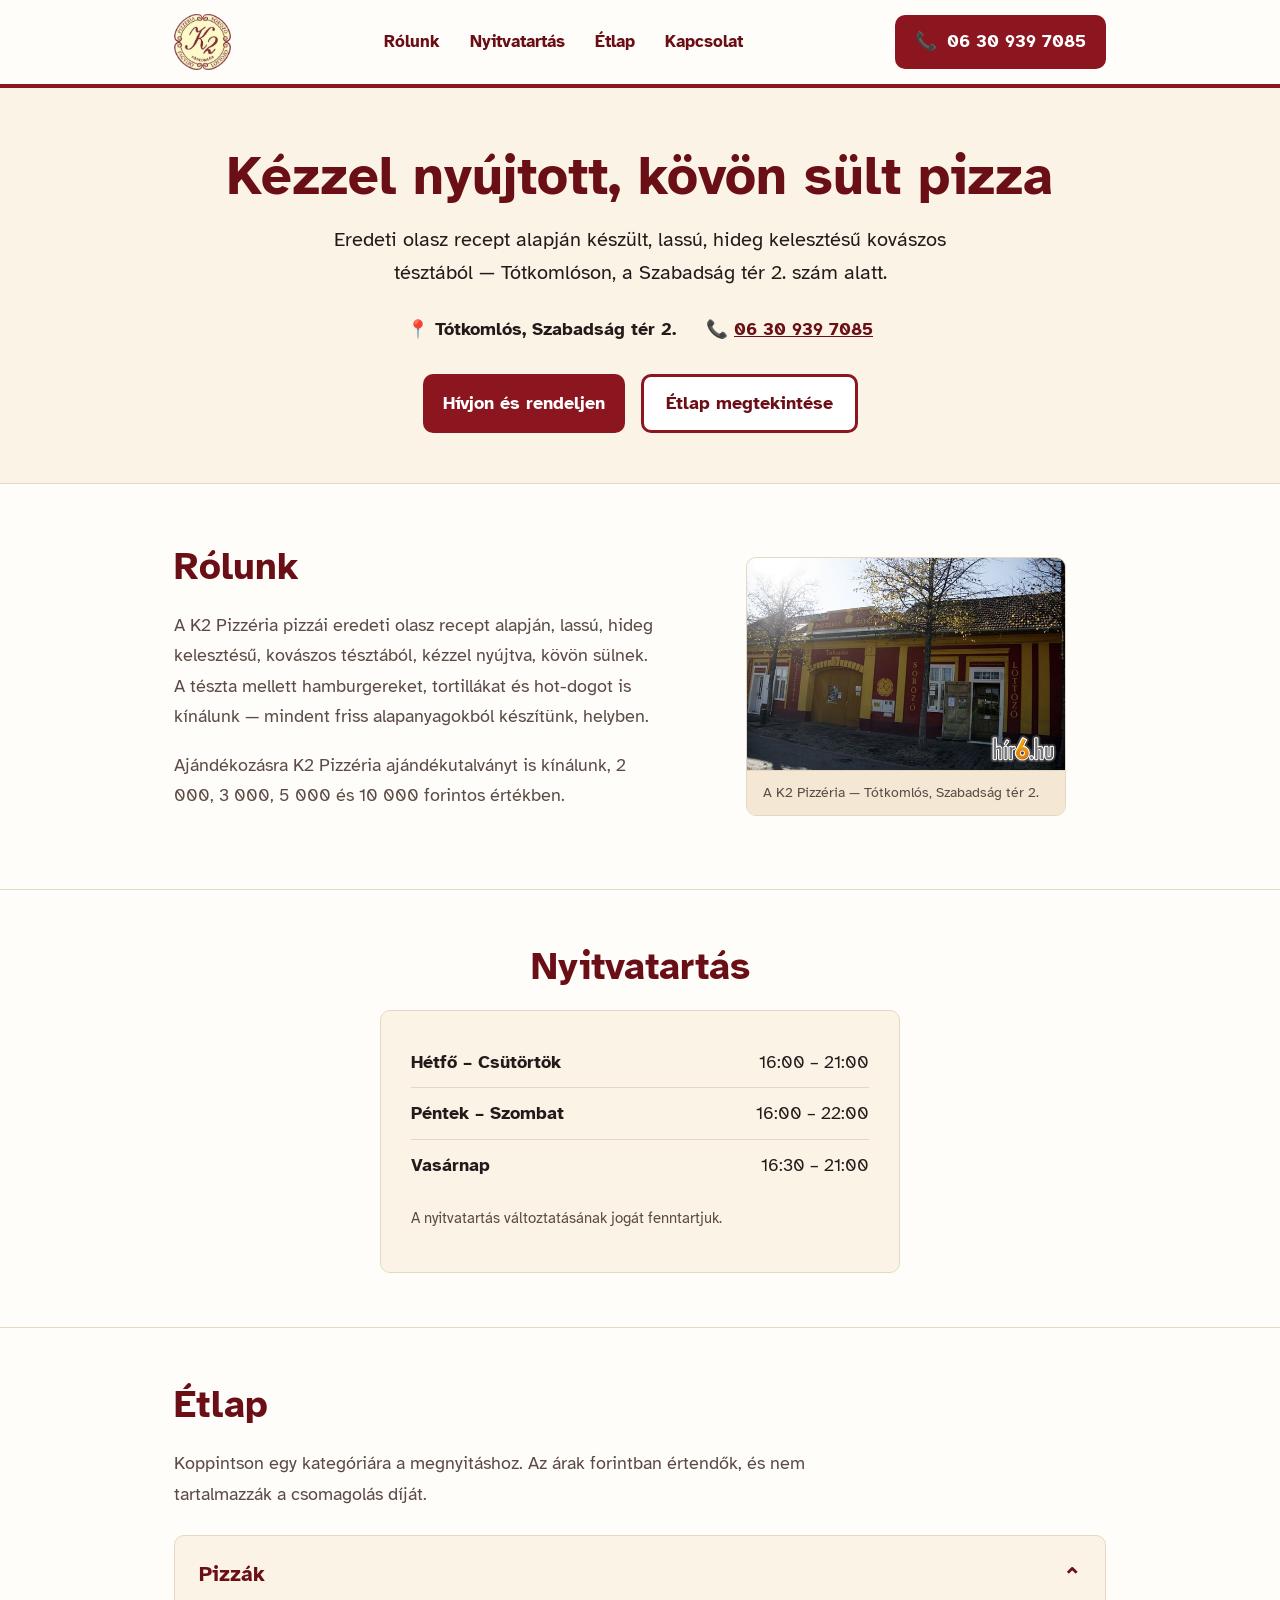
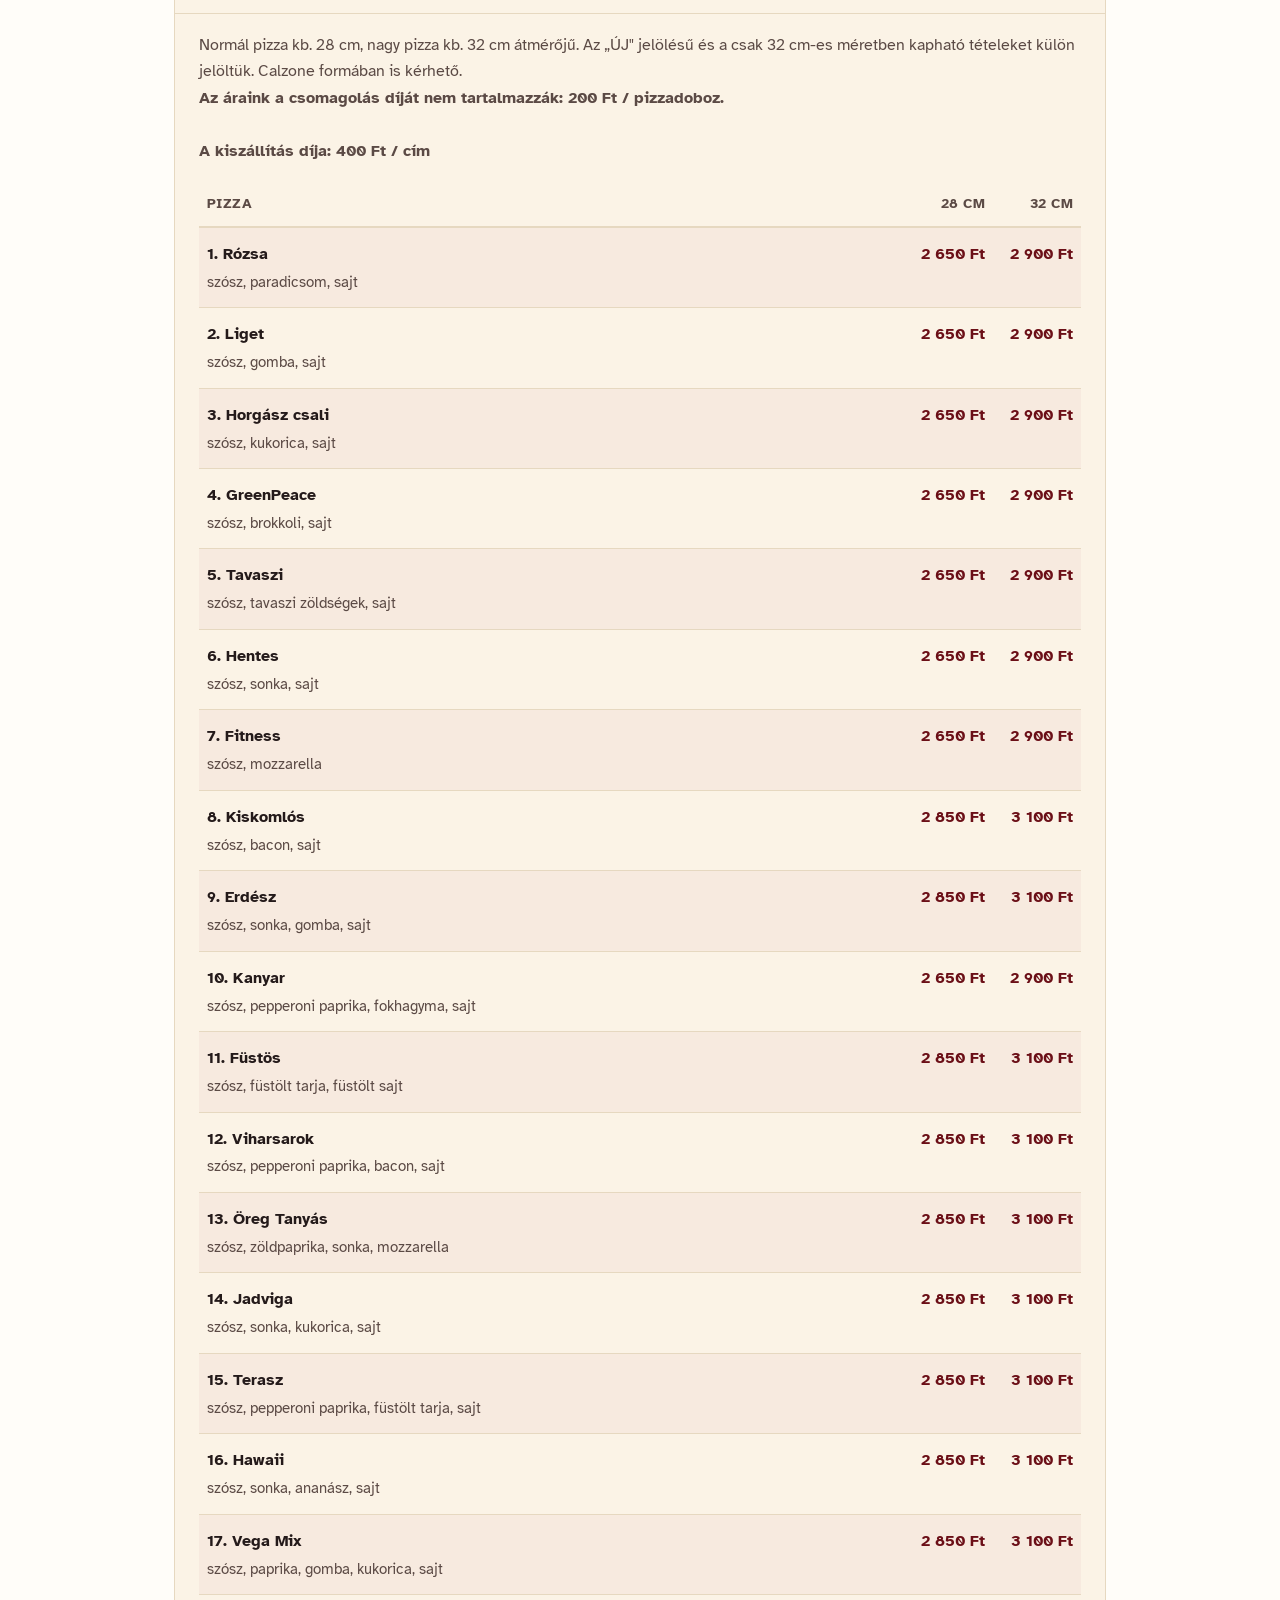
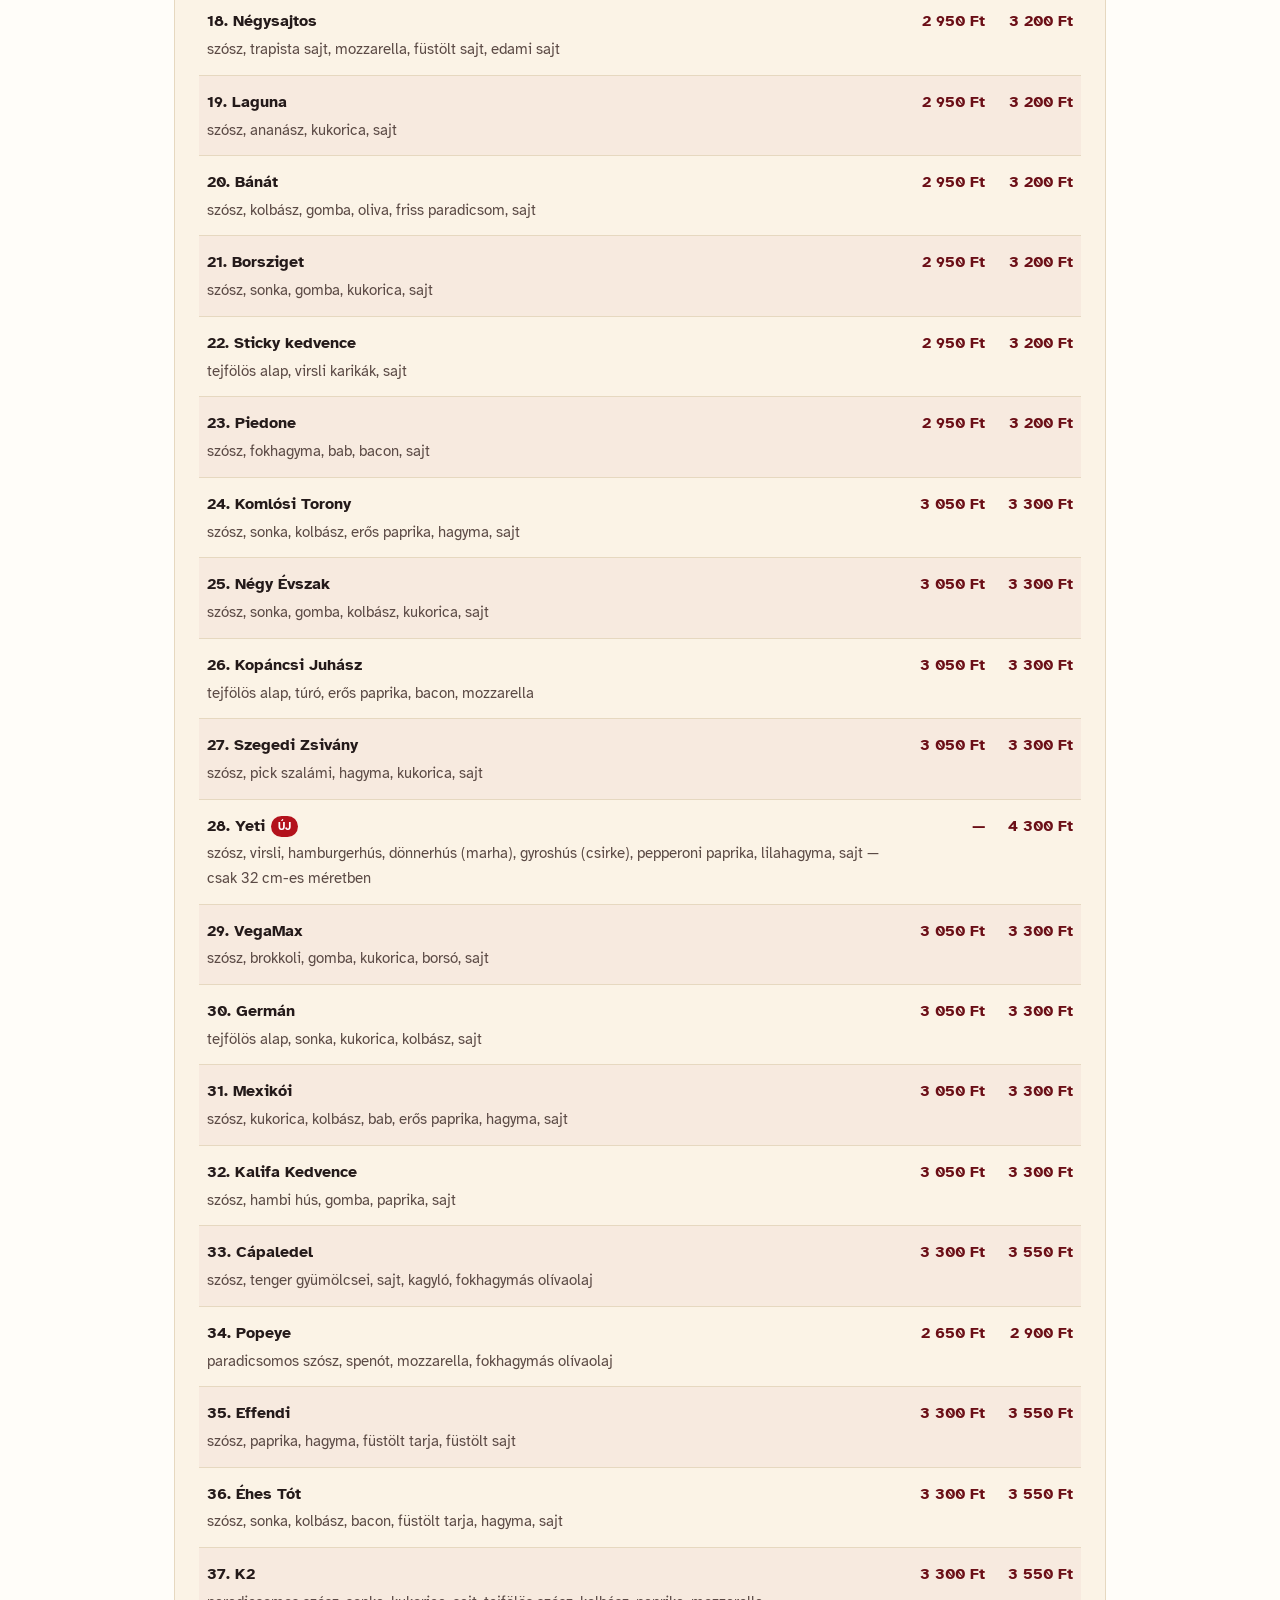
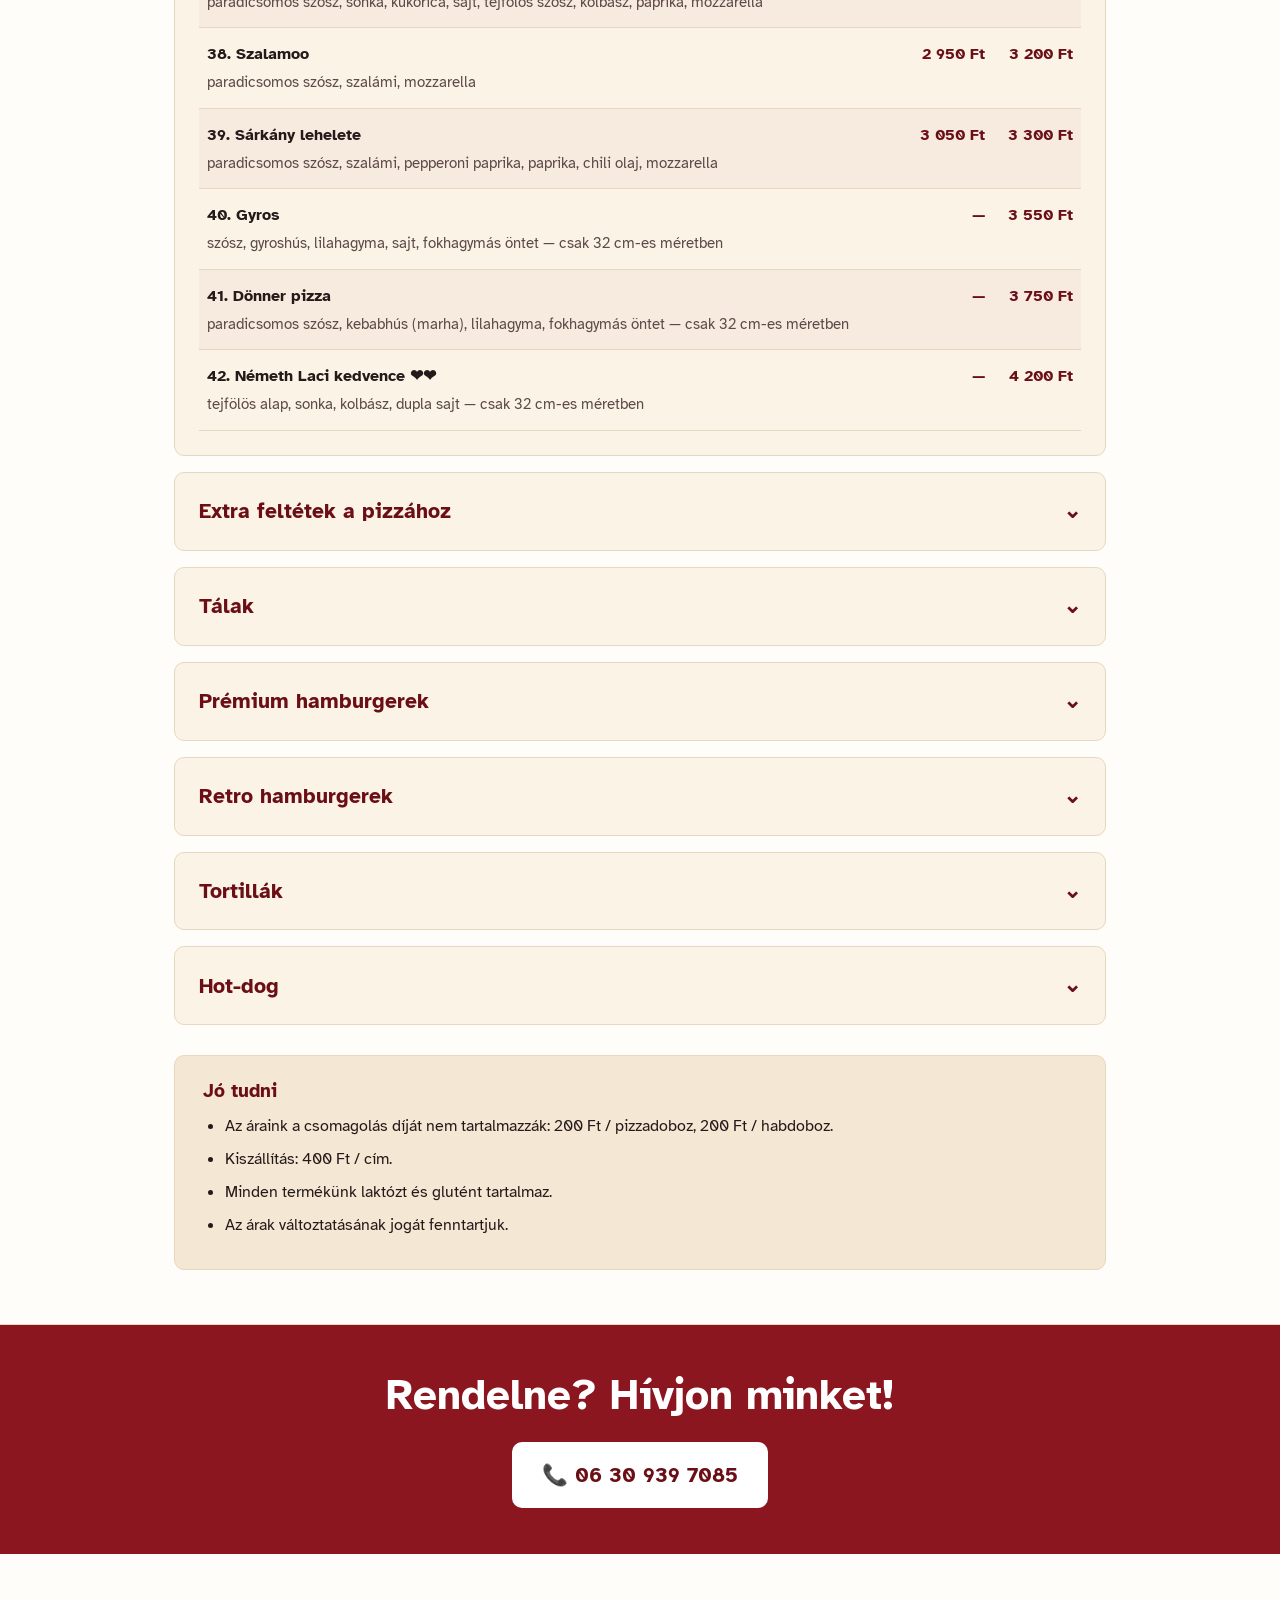
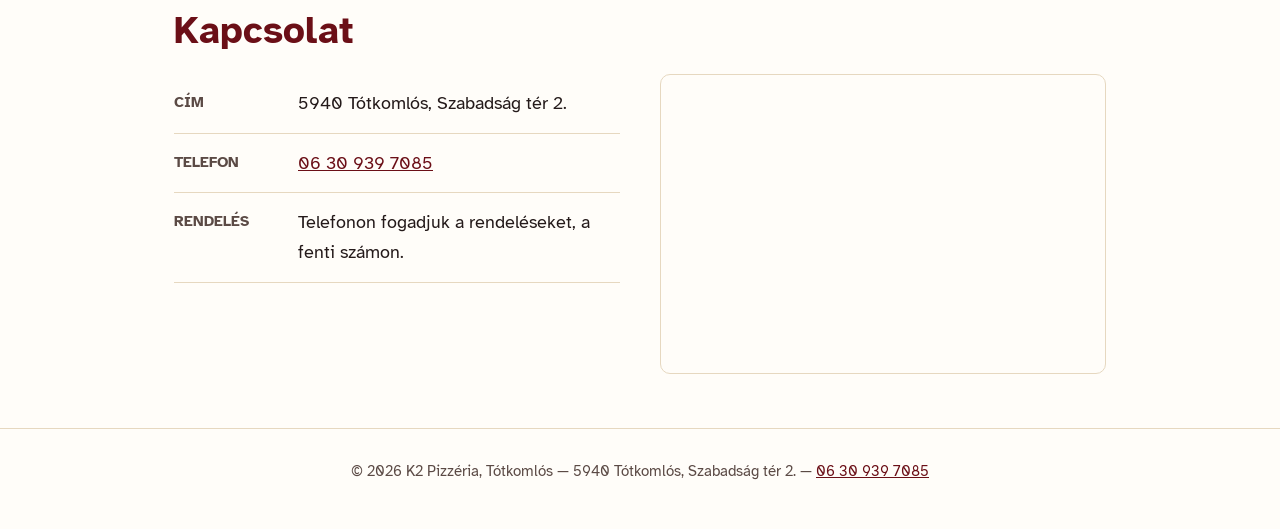
==== commit e494fdca: "added trackers and pic" ====
--- a/index.html
+++ b/index.html
@@ -10,6 +10,7 @@
   <link href="https://fonts.googleapis.com/css2?family=Atkinson+Hyperlegible:ital,wght@0,400;0,700;1,400&display=swap"
     rel="stylesheet">
   <link rel="stylesheet" href="style.css">
+  <script defer src="https://cloud.umami.is/script.js" data-website-id="ba4a5099-d427-42b2-adba-429377dc4010"></script>
 </head>
 
 <body>
